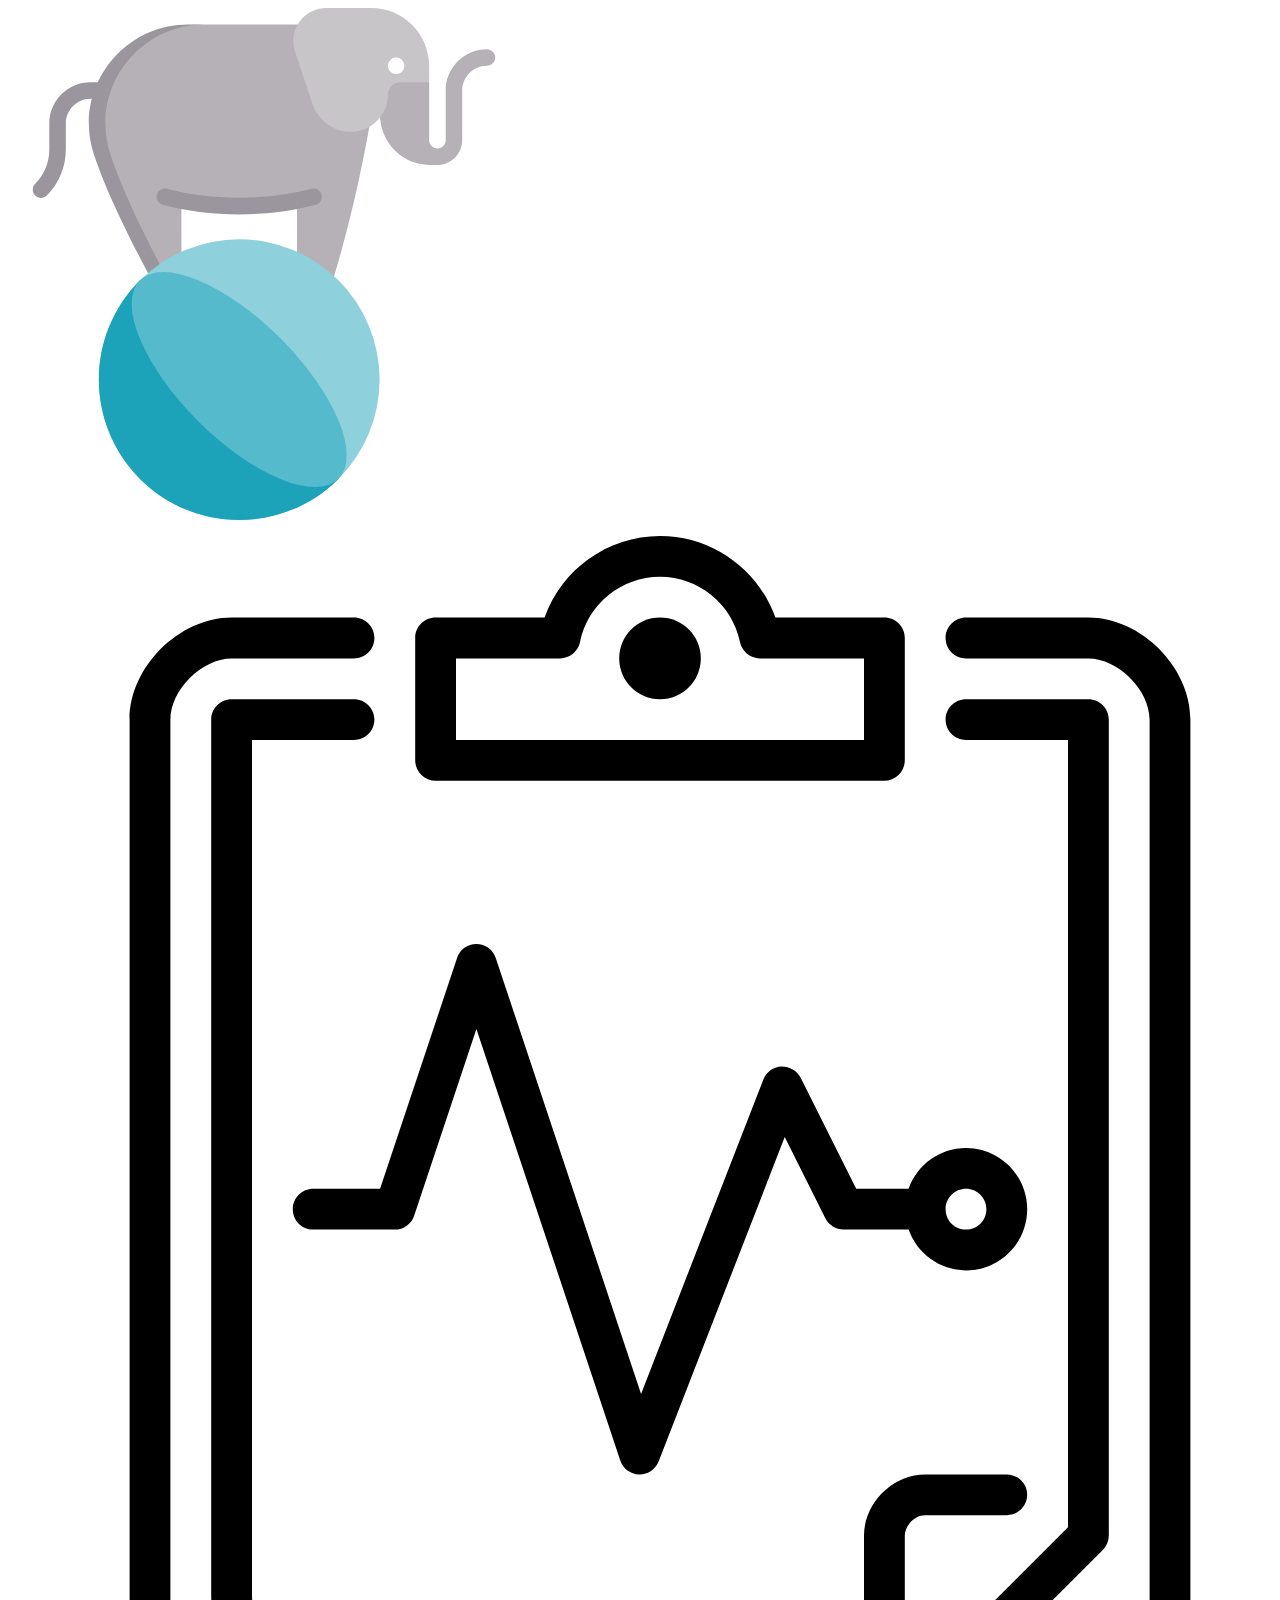
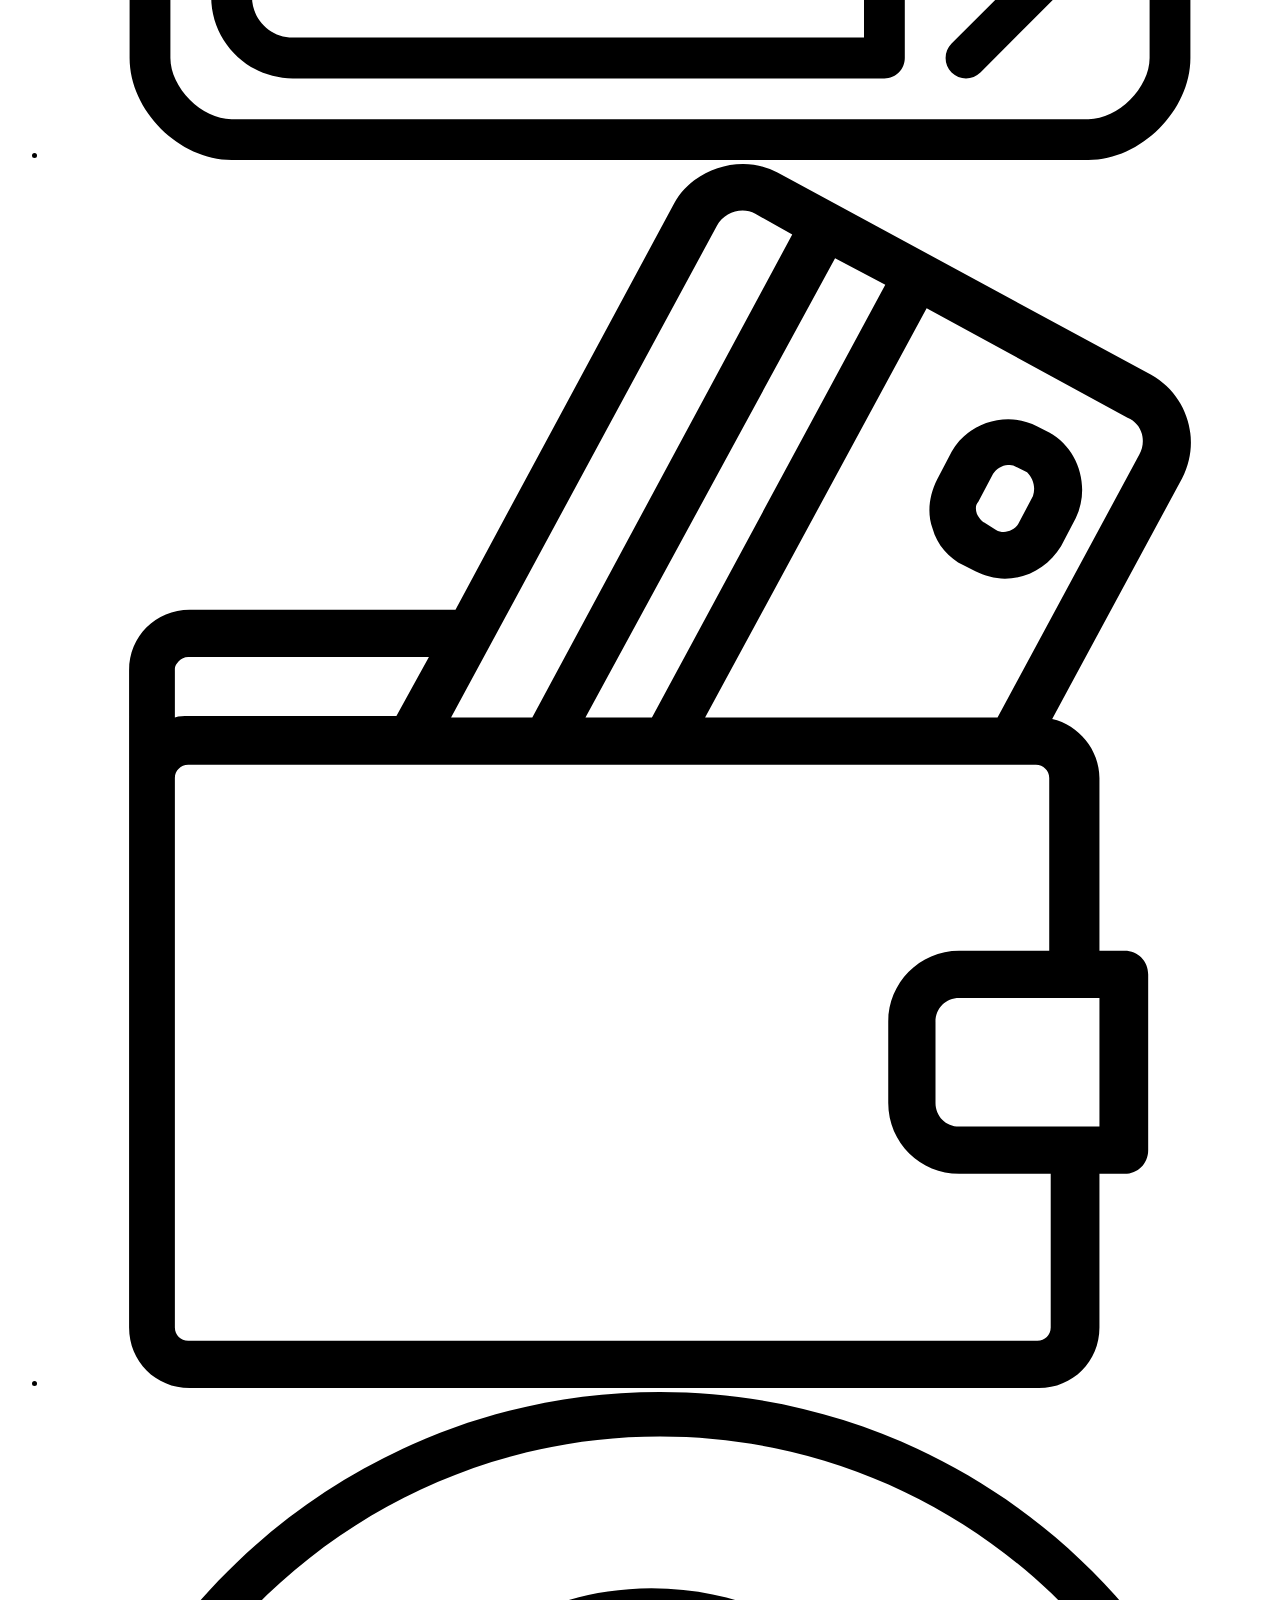
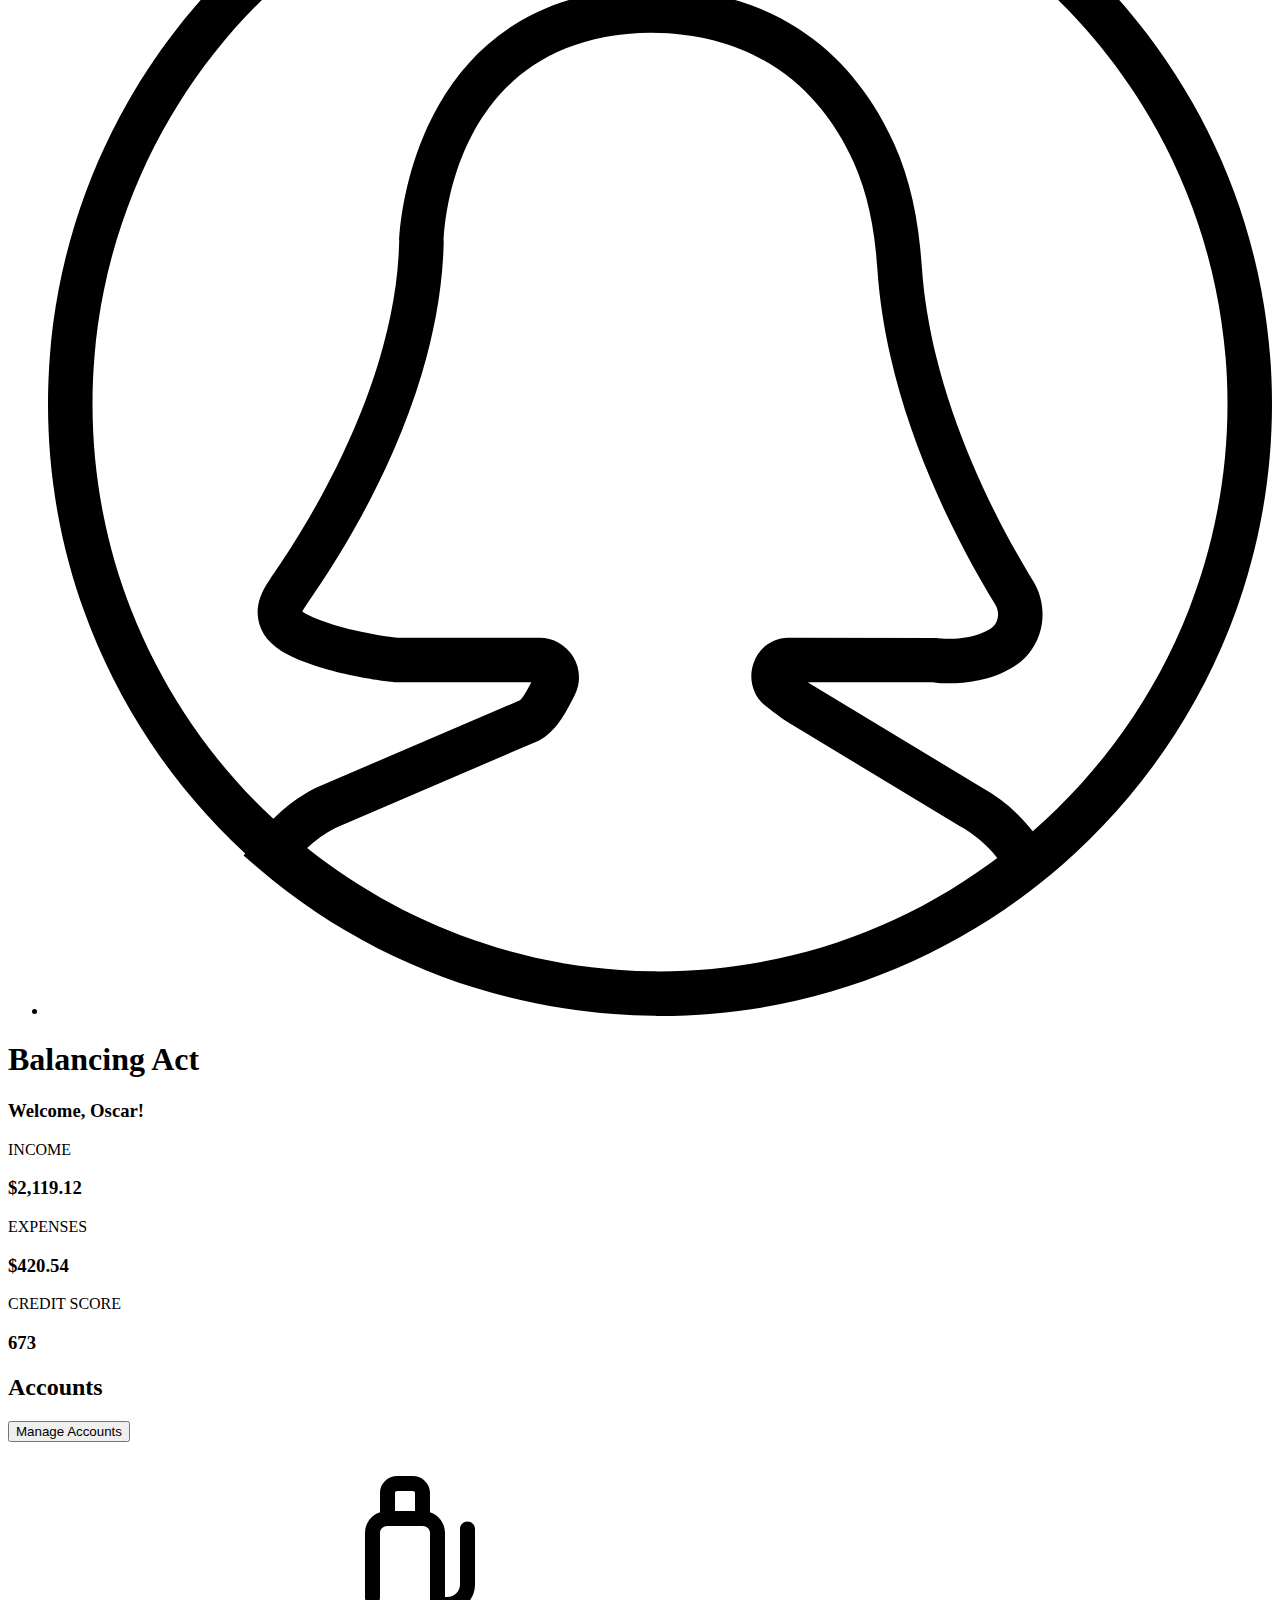
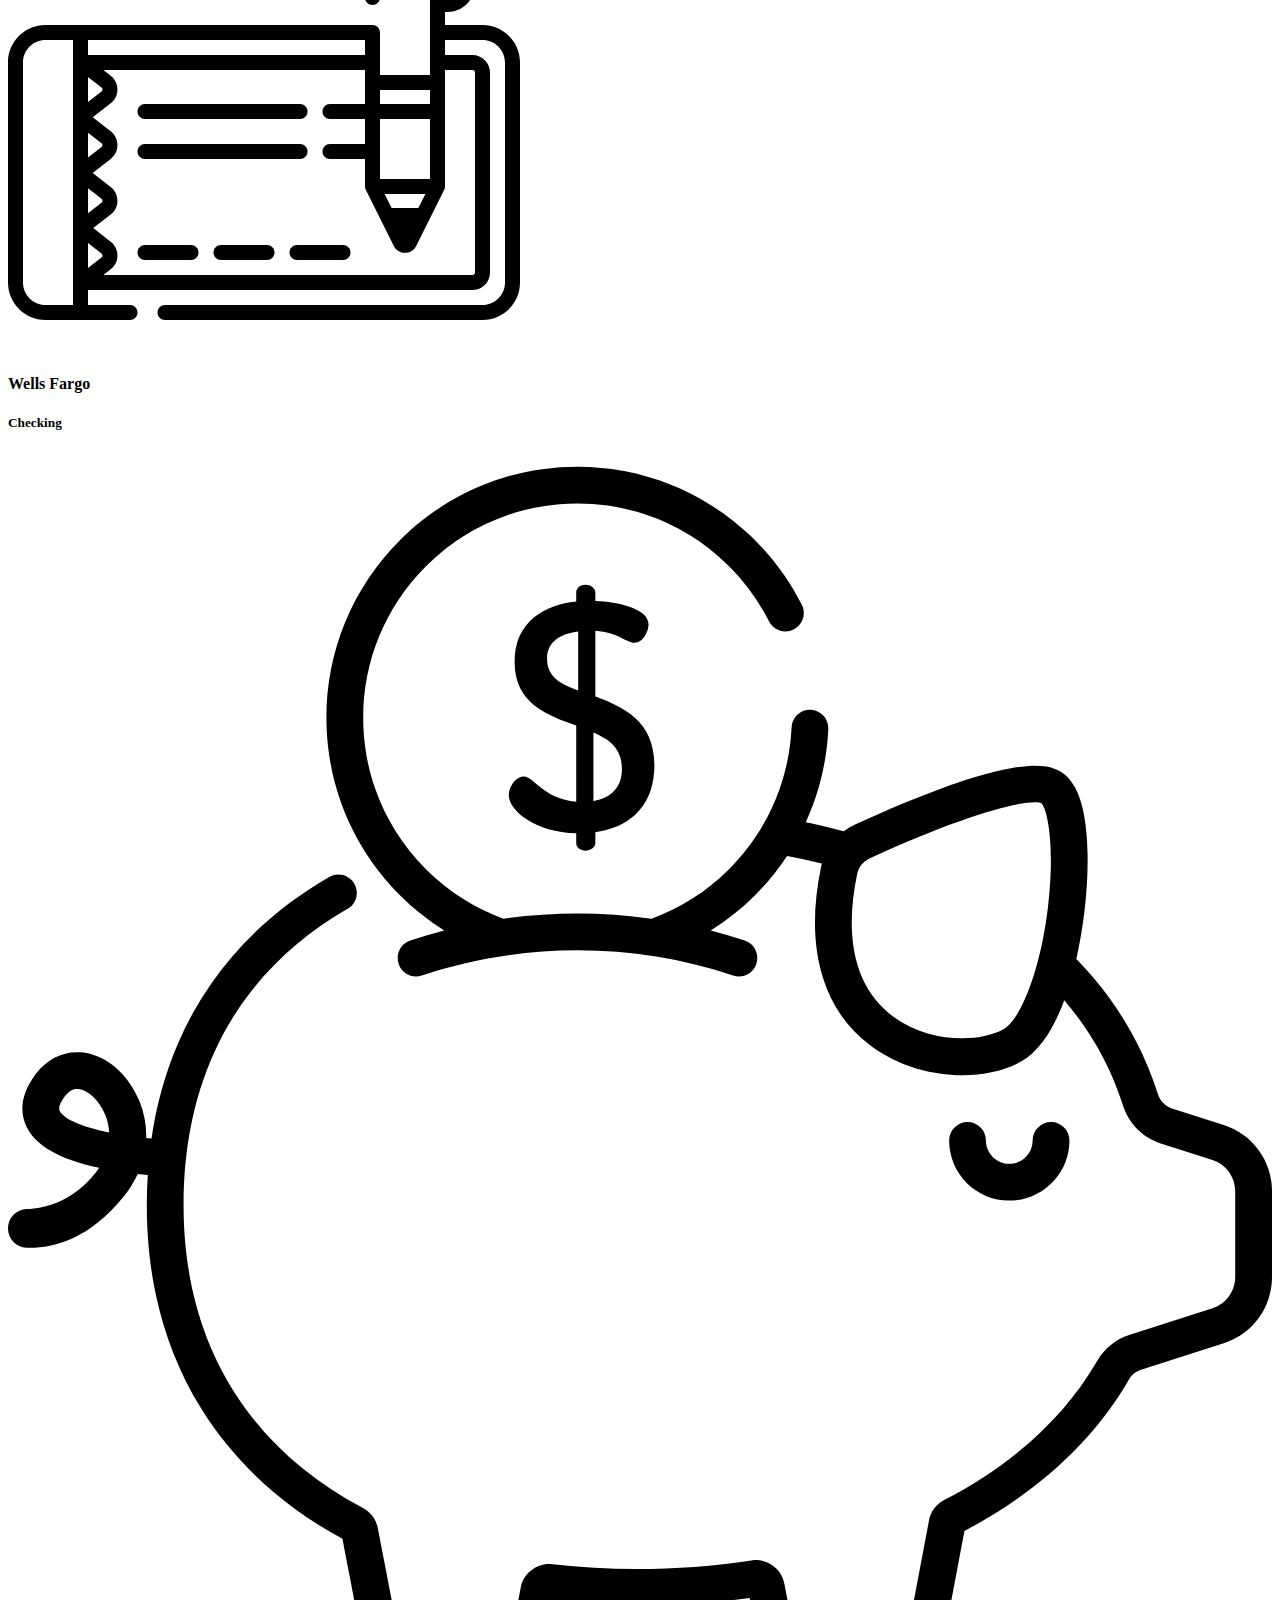
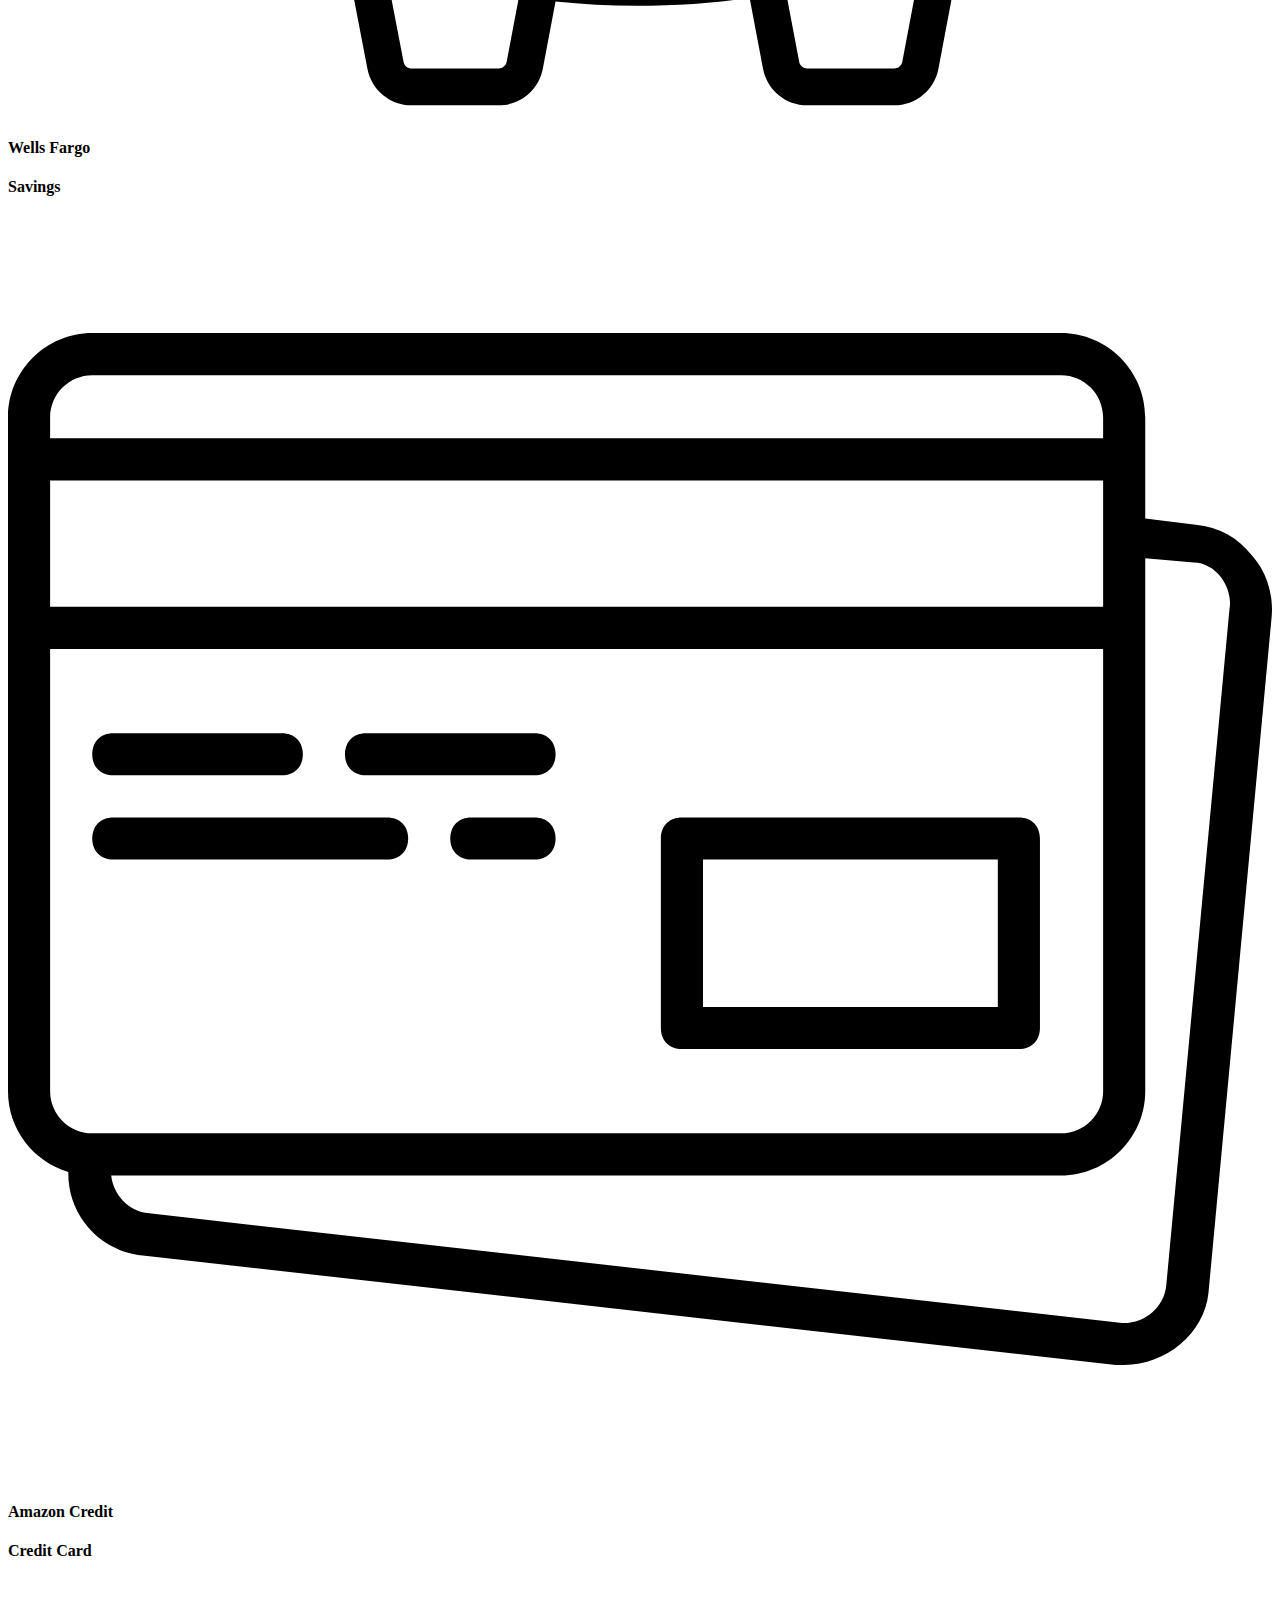
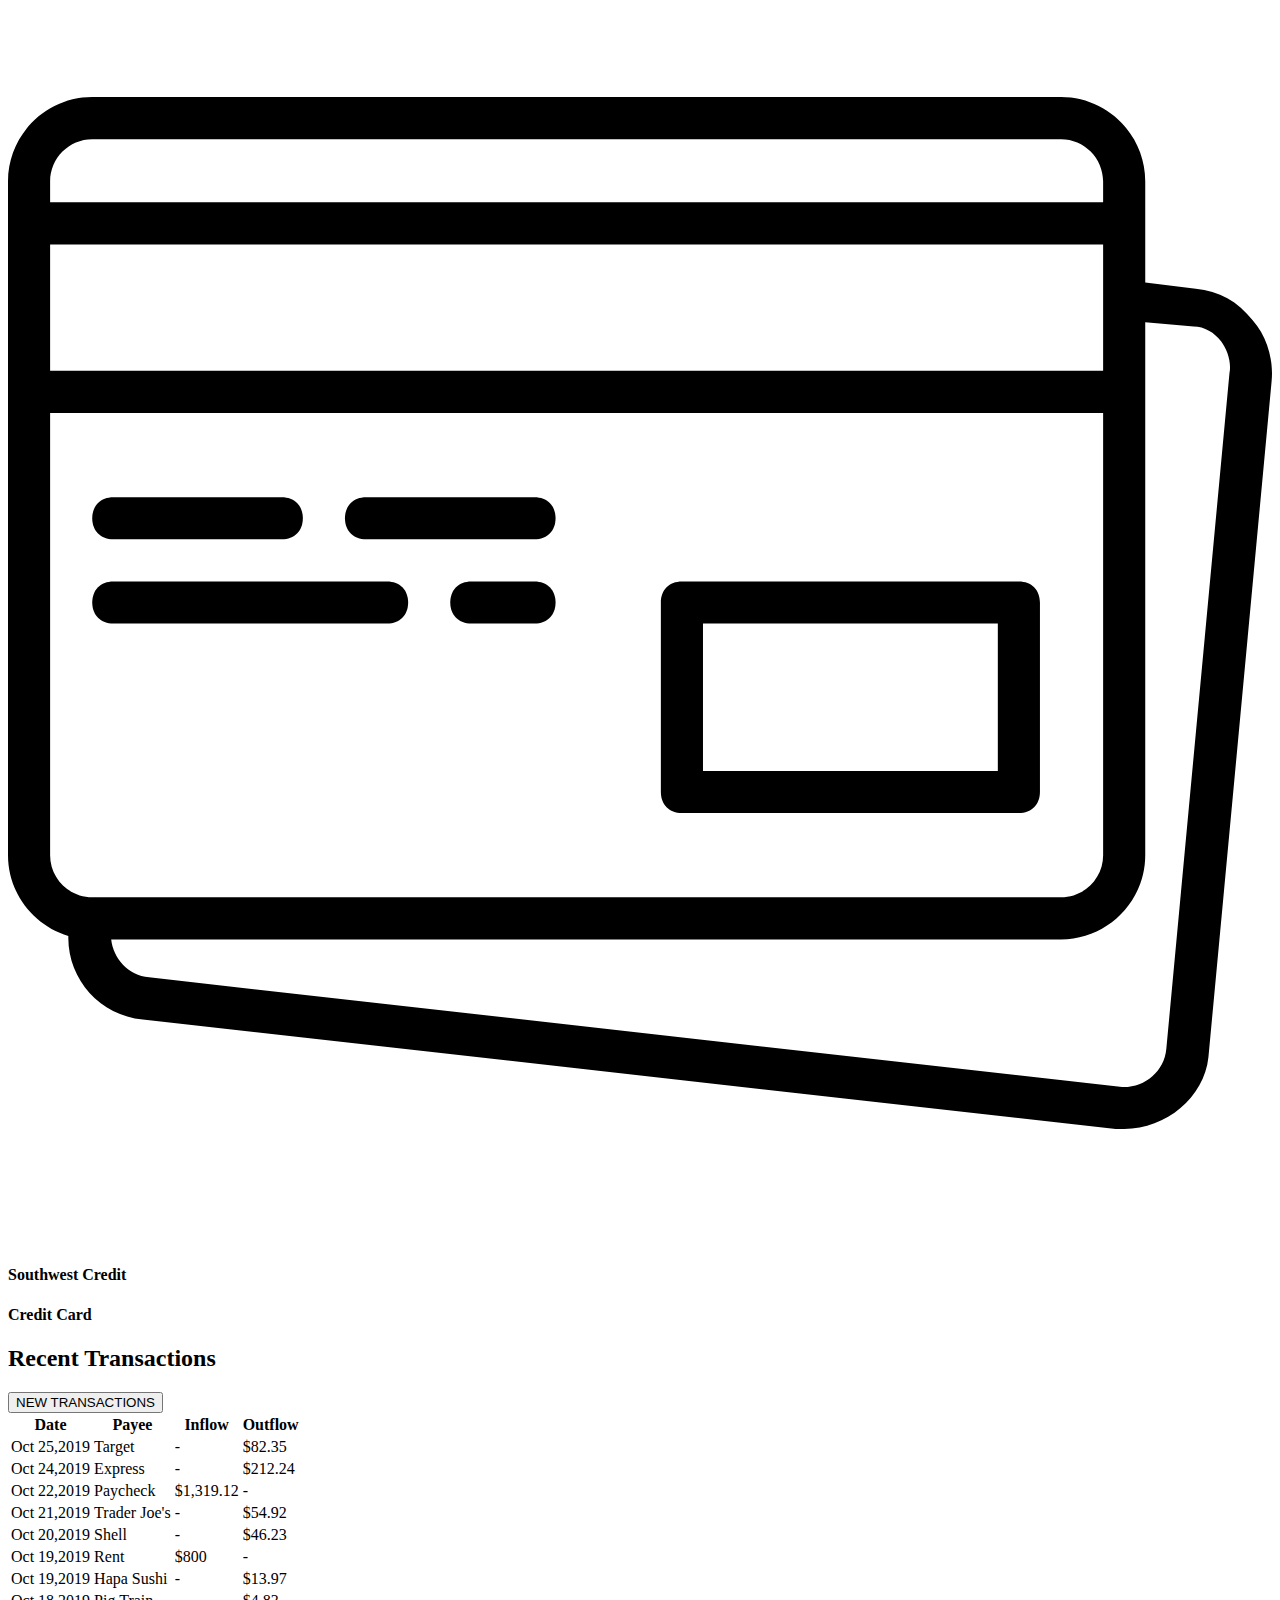
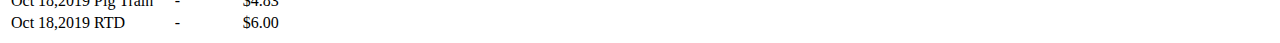
==== index.html @ e83597a5 "Add HTML Structure" ====
<head>
    <html>
    <meta charset="UTF-8">
    <title>Balancing Act</title>
    <link rel="stylesheet" href="style.css">
    <script src="main.js"></script>
    <link href="https://fonts.googleapis.com/css?family=Biryani&display=swap" rel="stylesheet">
  </head>

  <body>
    <nav>
      <img src="assets/elephant.svg" alt="Elephant" class="home-icon">
      <ul>
        <li><a href="#assets"><img src="assets/dashboard.svg" alt="Elephant" class="nav-icon"></a></li>
        <li><a href="#transactions"><img src="assets/transactions.svg" alt="Elephant" class="nav-icon"></a></li>
        <li><a href="#profile"><img src="assets/profile.svg" alt="Elephant" class="nav-icon"></a></li>
      </ul>
    </nav>
    <main>
      <div class="hero">
        <h1>Balancing Act</h1>
      </div>
      <section class="section-left">
        <div id="welcomeBanner">
          <h3>Welcome, Oscar!</h3>
        </div>
        <section class="accountOverview" id="assets">
          <div class="card col-33 left">
            <p>INCOME</p>
            <h3>$2,119.12</h3>
          </div>
          <div class="card col-33">
            <p>EXPENSES</p>
            <h3>$420.54</h3>
          </div>
          <div class="card col-33 right">
            <p>CREDIT SCORE</p>
            <h3>673</h3>
          </div>
        </section>
        <section class="accounts" id="profile">
          <h2>Accounts</h2>
          <button type="button" name="ManageAccounts">Manage Accounts</button>
          <div class="card col-100">
            <img src="assets/checking.svg" alt="checking">
            <h4>Wells Fargo</h4>
            <h5>Checking</h5>
          </div>
          <div class="card col-100">
            <img src="assets/savings.svg" alt="savings">
            <h4>Wells Fargo</h4>
            <h4>Savings</h4>
          </div>
          <div class="card col-100">
            <img src="assets/credit-card.svg" alt="credit card">
            <h4>Amazon Credit</h4>
            <h4>Credit Card</h4>
          </div>
          <div class="card col-100">
            <img src="assets/credit-card.svg" alt="credit card">
            <h4>Southwest Credit</h4>
            <h4>Credit Card</h4>
          </div>
        </section>
      </section>

      <section class="recentTransactions" id="transactions">
        <h2>Recent Transactions</h2>
        <button type="button" name="ManageAccounts">NEW TRANSACTIONS</button>
        <table class="recent-transactions">
          <tr>
            <th>Date</th>
            <th>Payee</th>
            <th>Inflow</th>
            <th>Outflow</th>
          </tr>
          <tr>
            <td>Oct 25,2019</td>
            <td>Target</td>
            <td>-</td>
            <td>$82.35</td>
          </tr>
          <tr>
            <td>Oct 24,2019</td>
            <td>Express</td>
            <td>-</td>
            <td>$212.24</td>
          </tr>
          <tr>
            <td>Oct 22,2019</td>
            <td>Paycheck</td>
            <td>$1,319.12</td>
            <td>-</td>
          </tr>
          <tr>
            <td>Oct 21,2019</td>
            <td>Trader Joe's</td>
            <td>-</td>
            <td>$54.92</td>
          </tr>
          <tr>
            <td>Oct 20,2019</td>
            <td>Shell</td>
            <td>-</td>
            <td>$46.23</td>
          </tr>
          <tr>
            <td>Oct 19,2019</td>
            <td>Rent</td>
            <td>$800</td>
            <td>-</td>
          </tr>
          <tr>
            <td>Oct 19,2019</td>
            <td>Hapa Sushi</td>
            <td>-</td>
            <td>$13.97</td>
          </tr>
          <tr>
            <td>Oct 18,2019</td>
            <td>Pig Train</td>
            <td>-</td>
            <td>$4.83</td>
          </tr>
          <tr>
            <td>Oct 18,2019</td>
            <td>RTD</td>
            <td>-</td>
            <td>$6.00</td>
          </tr>
        </table>
      </section>
    </main>
  </body>

  </html>
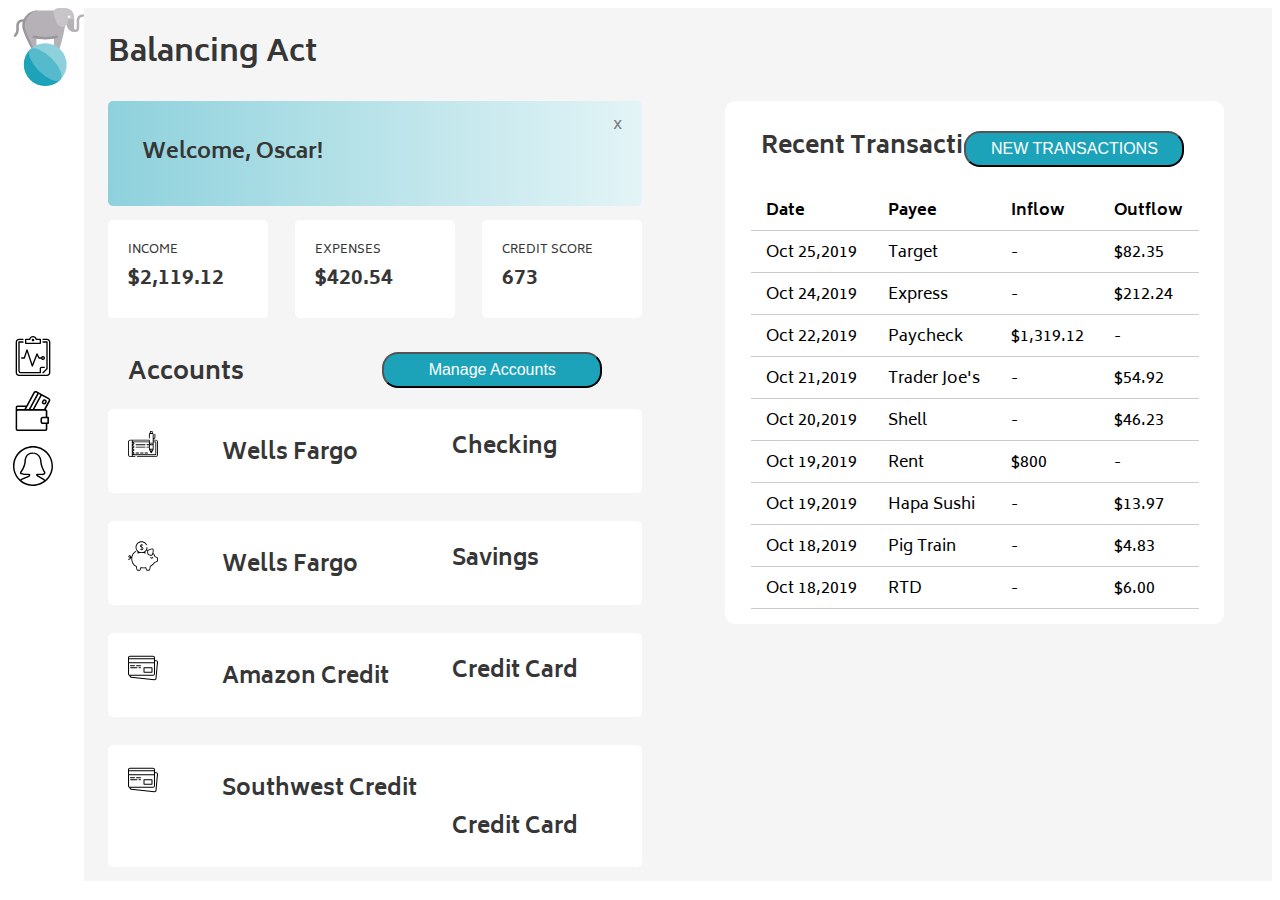
==== commit 0093f970: "Add Welcome Banner Hide functionality." ====
--- a/index.html
+++ b/index.html
@@ -11,9 +11,9 @@
     <nav>
       <img src="assets/elephant.svg" alt="Elephant" class="home-icon">
       <ul>
-        <li><a href="#assets"><img src="assets/dashboard.svg" alt="Elephant" class="nav-icon"></a></li>
-        <li><a href="#transactions"><img src="assets/transactions.svg" alt="Elephant" class="nav-icon"></a></li>
-        <li><a href="#profile"><img src="assets/profile.svg" alt="Elephant" class="nav-icon"></a></li>
+        <li><a href="#assets" id='assets'><img src="assets/dashboard.svg" alt="Elephant" class="nav-icon"></a></li>
+        <li><a href="#transactions" id='transactions'><img src="assets/transactions.svg" alt="Elephant" class="nav-icon"></a></li>
+        <li><a href="#profile" id='profile'><img src="assets/profile.svg" alt="Elephant" class="nav-icon"></a></li>
       </ul>
     </nav>
     <main>
@@ -22,7 +22,9 @@
       </div>
       <section class="section-left">
         <div id="welcomeBanner">
+          <button onclick='myFunction()' class='welcome-banner-button'>x</button>
           <h3>Welcome, Oscar!</h3>
+
         </div>
         <section class="accountOverview" id="assets">
           <div class="card col-33 left">
@@ -49,24 +51,24 @@
           <div class="card col-100">
             <img src="assets/savings.svg" alt="savings">
             <h4>Wells Fargo</h4>
-            <h4>Savings</h4>
+            <h5>Savings</h5>
           </div>
           <div class="card col-100">
             <img src="assets/credit-card.svg" alt="credit card">
             <h4>Amazon Credit</h4>
-            <h4>Credit Card</h4>
+            <h5>Credit Card</h5>
           </div>
           <div class="card col-100">
             <img src="assets/credit-card.svg" alt="credit card">
             <h4>Southwest Credit</h4>
-            <h4>Credit Card</h4>
+            <h5>Credit Card</h5>
           </div>
         </section>
       </section>
 
       <section class="recentTransactions" id="transactions">
         <h2>Recent Transactions</h2>
-        <button type="button" name="ManageAccounts">NEW TRANSACTIONS</button>
+        <button type="button">NEW TRANSACTIONS</button>
         <table class="recent-transactions">
           <tr>
             <th>Date</th>
--- a/style.css
+++ b/style.css
@@ -0,0 +1,208 @@
+*,
+* before,
+* after{
+  box-sizing:border-box;
+}
+
+nav {
+  width: 4%;
+  float: left;
+  height: 600px;
+}
+.hero{
+ width: 100%;
+ padding-left: 2%;
+
+}
+
+.home-icon {
+  width: 80px;
+  padding-left: 4%;
+}
+
+.nav-icon {
+  width: 40px;
+  position: relative;
+}
+
+h1 {
+  font-size: 30px;
+}
+
+h2 {
+  display: inline-block;
+  padding-left: 20px;
+  margin-bottom: 0px;
+}
+
+h3 {
+  font-size: 21px;
+  margin: 0;
+  padding: 0;
+}
+
+h4 {
+  font-size: 22px;
+  margin: 0px 30px 0px 60px;
+  padding: 0;
+  display: inline-block;
+}
+h5{
+  font-size: 22px;
+  margin: 0px 10px 0px 20px;
+  padding: 0;
+  display: inline-block;
+  float:right;
+  width:160px;
+}
+
+ul {
+  list-style-type: none;
+  margin: 0;
+  padding: 0;
+  position: relative;
+  top: 40%;
+}
+
+li a {
+  display: block;
+  position: relative;
+  left: 50%;
+  margin-left: -20px;
+  padding-top: 10px;
+  padding-bottom: 5px;
+  transition: all .7s ease;
+}
+
+li a:hover {
+  transition: all .7s ease;
+  display: block;
+  position: relative;
+  left: 50%;
+  margin-left: -30px;
+  padding-left: 20px;
+  padding-top: 10px;
+  padding-bottom: 5px;
+  border-left: 4px solid;
+  border-color: #8ED1DC;
+}
+
+
+main {
+  width: 94%;
+  float: right;
+  color: #363636;
+  background-color: #f5f5f5;
+  font-family: 'Biryani', sans-serif;
+}
+
+table, th, td {
+  border-bottom: solid 1px #CCCCCC;
+  border-collapse: collapse;
+  text-align: left;
+  padding: 8px 15px 5px;
+}
+table{
+width: 96%;
+margin-top: 20px;
+margin-left: 2%;
+margin-right: 2%;
+
+}
+button {
+  padding: 7px 24px;
+  border-radius: 16px;
+  background-color: #1CA3BA;
+  color: white;
+  font-size: 16px;
+  position:absolute;
+  right:40px;
+  top:20px;
+  width:220px;
+  cursor: pointer;
+}
+button.welcome-banner-button{
+  background: none;
+  width:10px;
+	color: grey;
+	border: none;
+	padding: 0;
+	font: inherit;
+	outline: inherit;
+  position:absolute;
+  top:10px;
+  right:20px;
+
+
+
+}
+.recentTransactions button{
+ top:30px;
+}
+
+.section-left {
+  margin: 0px 2% 0px;
+  width: 50%;
+  position: relative;
+  float: left;
+}
+.accountOverview {
+  width: 90%;
+  
+}
+.accounts {
+  overflow:auto;
+  width: 90%;
+  position: relative;
+}
+
+.recentTransactions {
+  background-color: white;
+  border-radius: 10px;
+  padding: 5px 16px 15px;
+  width: 42%;
+  position: relative;
+  float: left;
+}
+
+.col-33 {
+  width: 30%;
+  margin: 0px 2.5% 14px 2.5%;
+}
+.col-100{
+  width:100%;
+  margin: 14px 0px 14px 0px;
+}
+.card {
+  background-color: white;
+  display: inline-block;
+  position: relative;
+  padding: 20px;
+  border-radius: 5px;
+}
+.left{
+margin: 0px 2.5% 14px 0px;
+float:left;
+}
+.right{
+margin: 0px 0px 14px 2.5%;
+position: relative;
+float:right;
+}
+img{
+  width: 30px;
+}
+p{
+  padding: 0px;
+  margin: 0px;
+  font-size: 12px;
+}
+
+#welcomeBanner {
+  background-image: linear-gradient(to right, #8ED1DC, #E3F4F6);
+  border-radius: 5px;
+  margin: 0 0 14px;
+  padding: 34px;
+  width:90%;
+  position: relative;
+}
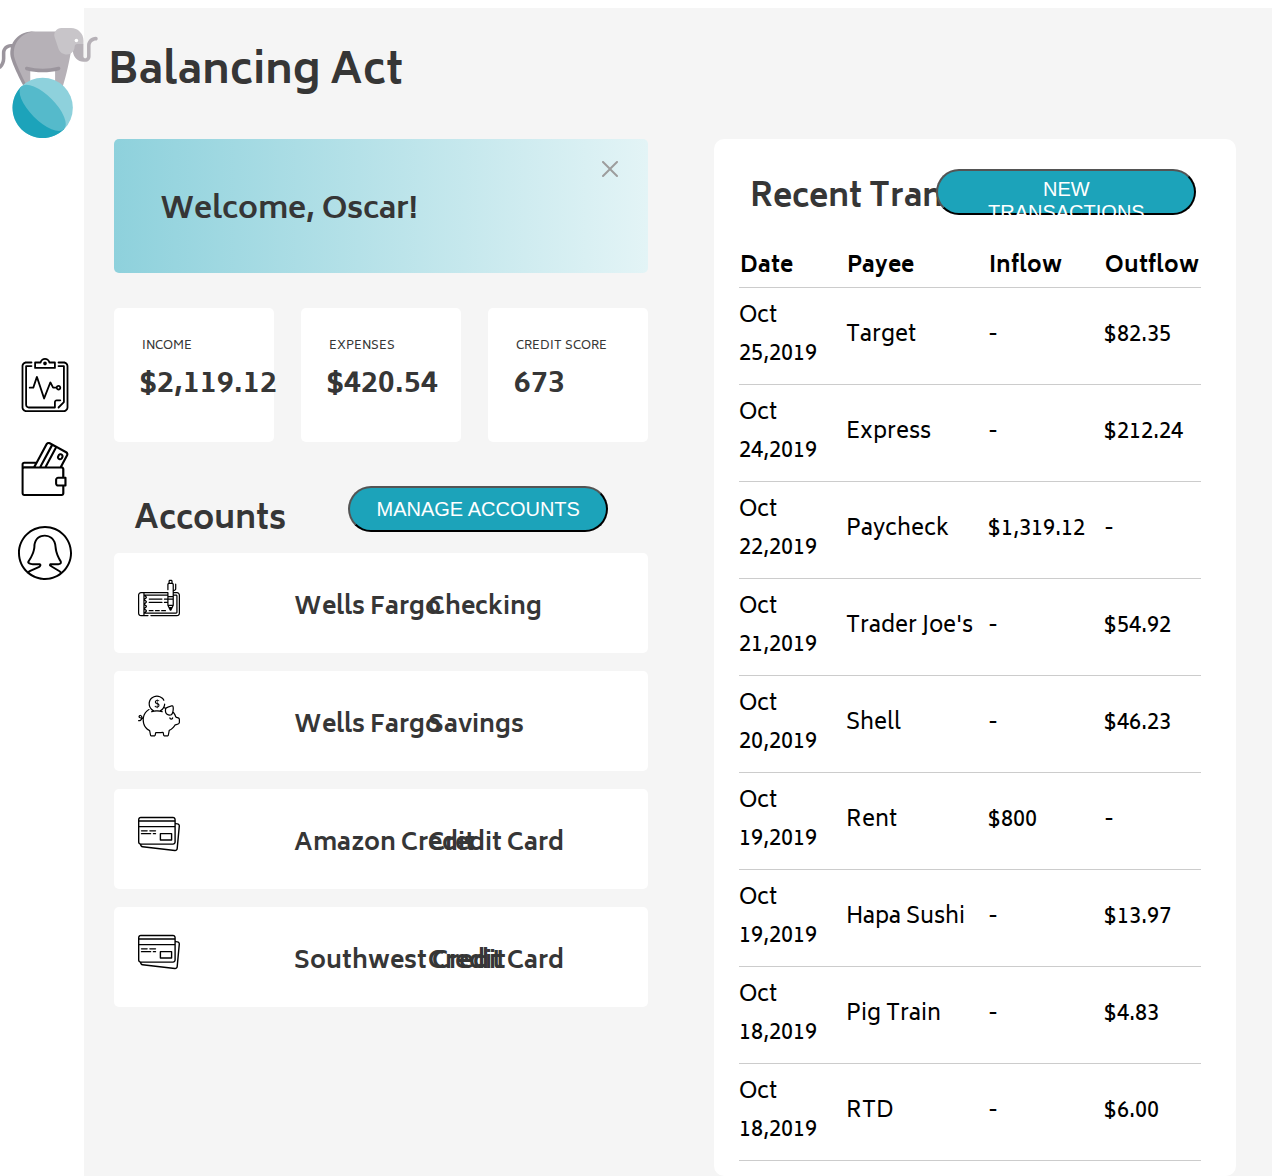
==== commit dec66ba5: "Add final details" ====
--- a/index.html
+++ b/index.html
@@ -11,22 +11,22 @@
     <nav>
       <img src="assets/elephant.svg" alt="Elephant" class="home-icon">
       <ul>
-        <li><a href="#assets" id='assets'><img src="assets/dashboard.svg" alt="Elephant" class="nav-icon"></a></li>
-        <li><a href="#transactions" id='transactions'><img src="assets/transactions.svg" alt="Elephant" class="nav-icon"></a></li>
-        <li><a href="#profile" id='profile'><img src="assets/profile.svg" alt="Elephant" class="nav-icon"></a></li>
+        <li><a href="#top" id='assets'><img src="assets/dashboard.svg" class="nav-icon"></a></li>
+        <li><a href="#recentTransactions" id='transactions'><img src="assets/transactions.svg"  class="nav-icon"></a></li>
+        <li><a href="#accounts" id='profile'><img src="assets/profile.svg"  class="nav-icon"></a></li>
       </ul>
     </nav>
-    <main>
+    <main id="top">
       <div class="hero">
         <h1>Balancing Act</h1>
       </div>
       <section class="section-left">
         <div id="welcomeBanner">
-          <button onclick='myFunction()' class='welcome-banner-button'>x</button>
+          <button onclick='myFunction()' class='welcome-banner-button'><img src="assets/close.svg" class='welcome-img'></button>
           <h3>Welcome, Oscar!</h3>
 
         </div>
-        <section class="accountOverview" id="assets">
+        <section class="accountOverview">
           <div class="card col-33 left">
             <p>INCOME</p>
             <h3>$2,119.12</h3>
@@ -40,95 +40,95 @@
             <h3>673</h3>
           </div>
         </section>
-        <section class="accounts" id="profile">
+        <section class="accounts" id="accounts">
           <h2>Accounts</h2>
-          <button type="button" name="ManageAccounts">Manage Accounts</button>
+          <button type="button" name="ManageAccounts">MANAGE ACCOUNTS</button>
           <div class="card col-100">
-            <img src="assets/checking.svg" alt="checking">
+            <img src="assets/checking.svg" alt="checking" class='card-img'>
             <h4>Wells Fargo</h4>
             <h5>Checking</h5>
           </div>
           <div class="card col-100">
-            <img src="assets/savings.svg" alt="savings">
+            <img src="assets/savings.svg" alt="savings" class='card-img'>
             <h4>Wells Fargo</h4>
             <h5>Savings</h5>
           </div>
           <div class="card col-100">
-            <img src="assets/credit-card.svg" alt="credit card">
+            <img src="assets/credit-card.svg" alt="credit card" class='card-img'>
             <h4>Amazon Credit</h4>
             <h5>Credit Card</h5>
           </div>
           <div class="card col-100">
-            <img src="assets/credit-card.svg" alt="credit card">
+            <img src="assets/credit-card.svg" alt="credit card" class='card-img'>
             <h4>Southwest Credit</h4>
             <h5>Credit Card</h5>
           </div>
         </section>
       </section>
 
-      <section class="recentTransactions" id="transactions">
+      <section class="recentTransactions" id="recentTransactions">
         <h2>Recent Transactions</h2>
         <button type="button">NEW TRANSACTIONS</button>
         <table class="recent-transactions">
           <tr>
-            <th>Date</th>
-            <th>Payee</th>
-            <th>Inflow</th>
-            <th>Outflow</th>
+            <th class='date'>Date</th>
+            <th class='payee'>Payee</th>
+            <th class='inflow'>Inflow</th>
+            <th class='outflow'>Outflow</th>
           </tr>
           <tr>
-            <td>Oct 25,2019</td>
-            <td>Target</td>
-            <td>-</td>
-            <td>$82.35</td>
+            <td class='date'>Oct 25,2019</td>
+            <td class='payee'>Target</td>
+            <td class='inflow'>-</td>
+            <td class='outflow'>$82.35</td>
           </tr>
           <tr>
-            <td>Oct 24,2019</td>
-            <td>Express</td>
-            <td>-</td>
-            <td>$212.24</td>
+            <td class='date'>Oct 24,2019</td>
+            <td class='payee'>Express</td>
+            <td class='inflow'>-</td>
+            <td class='outflow'>$212.24</td>
           </tr>
           <tr>
-            <td>Oct 22,2019</td>
-            <td>Paycheck</td>
-            <td>$1,319.12</td>
-            <td>-</td>
+            <td class='date'>Oct 22,2019</td>
+            <td class='payee'>Paycheck</td>
+            <td class='inflow'>$1,319.12</td>
+            <td class='outflow'>-</td>
           </tr>
           <tr>
-            <td>Oct 21,2019</td>
-            <td>Trader Joe's</td>
-            <td>-</td>
-            <td>$54.92</td>
+            <td class='date'>Oct 21,2019</td>
+            <td class='payee'>Trader Joe's</td>
+            <td class='inflow'>-</td>
+            <td class='outflow'>$54.92</td>
           </tr>
           <tr>
-            <td>Oct 20,2019</td>
-            <td>Shell</td>
-            <td>-</td>
-            <td>$46.23</td>
+            <td class='date'>Oct 20,2019</td>
+            <td class='payee'>Shell</td>
+            <td class='inflow'>-</td>
+            <td class='outflow'>$46.23</td>
           </tr>
           <tr>
-            <td>Oct 19,2019</td>
-            <td>Rent</td>
-            <td>$800</td>
-            <td>-</td>
+            <td class='date'>Oct 19,2019</td>
+            <td class='payee'>Rent</td>
+            <td class='inflow'>$800</td>
+            <td class='outflow'>-</td>
           </tr>
           <tr>
-            <td>Oct 19,2019</td>
-            <td>Hapa Sushi</td>
-            <td>-</td>
-            <td>$13.97</td>
+            <td class='date'>Oct 19,2019</td>
+            <td class='payee'>Hapa Sushi</td>
+            <td class='inflow'>-</td>
+            <td class='outflow'>$13.97</td>
           </tr>
           <tr>
-            <td>Oct 18,2019</td>
-            <td>Pig Train</td>
-            <td>-</td>
-            <td>$4.83</td>
+            <td class='date'>Oct 18,2019</td>
+            <td class='payee'>Pig Train</td>
+            <td class='inflow'>-</td>
+            <td class='outflow'>$4.83</td>
           </tr>
           <tr>
-            <td>Oct 18,2019</td>
-            <td>RTD</td>
-            <td>-</td>
-            <td>$6.00</td>
+            <td class='date'>Oct 18,2019</td>
+            <td class='payee'>RTD</td>
+            <td class='inflow'>-</td>
+            <td class='outflow'>$6.00</td>
           </tr>
         </table>
       </section>
--- a/style.css
+++ b/style.css
@@ -3,57 +3,52 @@
 * after{
   box-sizing:border-box;
 }
+html{
+  scroll-behavior: smooth;
+}
 
 nav {
   width: 4%;
   float: left;
   height: 600px;
 }
-.hero{
- width: 100%;
- padding-left: 2%;
-
-}
-
-.home-icon {
-  width: 80px;
-  padding-left: 4%;
-}
-
-.nav-icon {
-  width: 40px;
-  position: relative;
-}
+
 
 h1 {
-  font-size: 30px;
+  font-size: 42px;
 }
 
 h2 {
   display: inline-block;
+  font-size:32px;
   padding-left: 20px;
   margin-bottom: 0px;
 }
 
 h3 {
-  font-size: 21px;
+  font-size: 30px;
   margin: 0;
   padding: 0;
 }
 
 h4 {
-  font-size: 22px;
+  font-size: 24px;
+  margin: 0px 100px 0px 60px;
+  padding: 0;
+  display: inline-block;
+  position:absolute;
+  top:34px;
+  left:120px;
+}
+h5{
+  font-size: 24px;
   margin: 0px 30px 0px 60px;
   padding: 0;
   display: inline-block;
-}
-h5{
-  font-size: 22px;
-  margin: 0px 10px 0px 20px;
-  padding: 0;
-  display: inline-block;
-  float:right;
-  width:160px;
+  position:absolute;
+  right:0;
+  top:34px;
+  width:190px;
 }
 
 ul {
@@ -66,26 +61,26 @@
 
 li a {
   display: block;
-  position: relative;
+  position:relative;
   left: 50%;
-  margin-left: -20px;
-  padding-top: 10px;
-  padding-bottom: 5px;
+  margin-left: -15px;
+  margin-bottom: 30px;
   transition: all .7s ease;
 }
 
-li a:hover {
+li a:hover, li a.activeLink {
   transition: all .7s ease;
   display: block;
   position: relative;
   left: 50%;
   margin-left: -30px;
   padding-left: 20px;
-  padding-top: 10px;
+  padding-top: 20px;
   padding-bottom: 5px;
   border-left: 4px solid;
   border-color: #8ED1DC;
 }
+
 
 
 main {
@@ -96,32 +91,53 @@
   font-family: 'Biryani', sans-serif;
 }
 
-table, th, td {
+th{
   border-bottom: solid 1px #CCCCCC;
   border-collapse: collapse;
   text-align: left;
-  padding: 8px 15px 5px;
-}
+  font-size: 22px;
+}
+td {
+  border-bottom: solid 1px #CCCCCC;
+  border-collapse: collapse;
+  text-align: left;
+  font-size: 22px;
+  padding: 10px 0 10px;
+}
+.payee{
+ width:250px;
+}
+.date{
+ width:190px;
+}
+.inflow{
+width:170px;
+}
+.outflow{
+ width:100px;
+}
+
 table{
-width: 96%;
+border-collapse: collapse;
+width: 94%;
 margin-top: 20px;
 margin-left: 2%;
-margin-right: 2%;
 
 }
 button {
   padding: 7px 24px;
-  border-radius: 16px;
+  border-radius: 23px;
   background-color: #1CA3BA;
   color: white;
-  font-size: 16px;
+  font-size: 20px;
   position:absolute;
   right:40px;
   top:20px;
-  width:220px;
+  width:260px;
+  height:46px;
   cursor: pointer;
 }
-button.welcome-banner-button{
+.welcome-banner-button{
   background: none;
   width:10px;
 	color: grey;
@@ -132,27 +148,61 @@
   position:absolute;
   top:10px;
   right:20px;
-
-
-
-}
+}
+
+p{
+  padding: 0px;
+  margin: 2px;
+  font-size: 12px;
+}
+
+.hero{
+ width: 100%;
+ padding-left: 2%;
+
+}
+.card-img{
+  width: 42px;
+  position: absolute;
+  left:24px;
+  top:24px;
+}
+.welcome-img{
+  width: 16px;
+  position: absolute;
+  right:10px;
+  top:12px;
+}
+.home-icon {
+  width: 110px;
+left:50%;
+top:20px;
+position: relative;
+margin-left: -40px;
+}
+.nav-icon {
+  width: 54px;
+  position:relative;
+}
+
+
 .recentTransactions button{
  top:30px;
 }
 
 .section-left {
-  margin: 0px 2% 0px;
-  width: 50%;
+  margin: 0px 2.5% 0px;
+  width: 45%;
   position: relative;
   float: left;
 }
 .accountOverview {
-  width: 90%;
-  
+  width: 100%;
+
 }
 .accounts {
   overflow:auto;
-  width: 90%;
+  width: 100%;
   position: relative;
 }
 
@@ -160,24 +210,28 @@
   background-color: white;
   border-radius: 10px;
   padding: 5px 16px 15px;
-  width: 42%;
-  position: relative;
+  width: 44%;
+  position: relative;
+  margin:0 3% 0 3%;
   float: left;
 }
 
 .col-33 {
   width: 30%;
-  margin: 0px 2.5% 14px 2.5%;
+  height:134px;
+  margin: 0px 2.5% 24px 2.5%;
+  padding:26px;
 }
 .col-100{
   width:100%;
-  margin: 14px 0px 14px 0px;
+  margin: 4px 0px 14px 0px;
+  height:100px;
+  padding:0;
 }
 .card {
   background-color: white;
   display: inline-block;
   position: relative;
-  padding: 20px;
   border-radius: 5px;
 }
 .left{
@@ -189,20 +243,14 @@
 position: relative;
 float:right;
 }
-img{
-  width: 30px;
-}
-p{
-  padding: 0px;
-  margin: 0px;
-  font-size: 12px;
-}
+
 
 #welcomeBanner {
   background-image: linear-gradient(to right, #8ED1DC, #E3F4F6);
   border-radius: 5px;
-  margin: 0 0 14px;
-  padding: 34px;
-  width:90%;
-  position: relative;
-}
+  margin: 0 0 35px;
+  padding: 46px;
+  width:100%;
+  height:134px;
+  position: relative;
+}
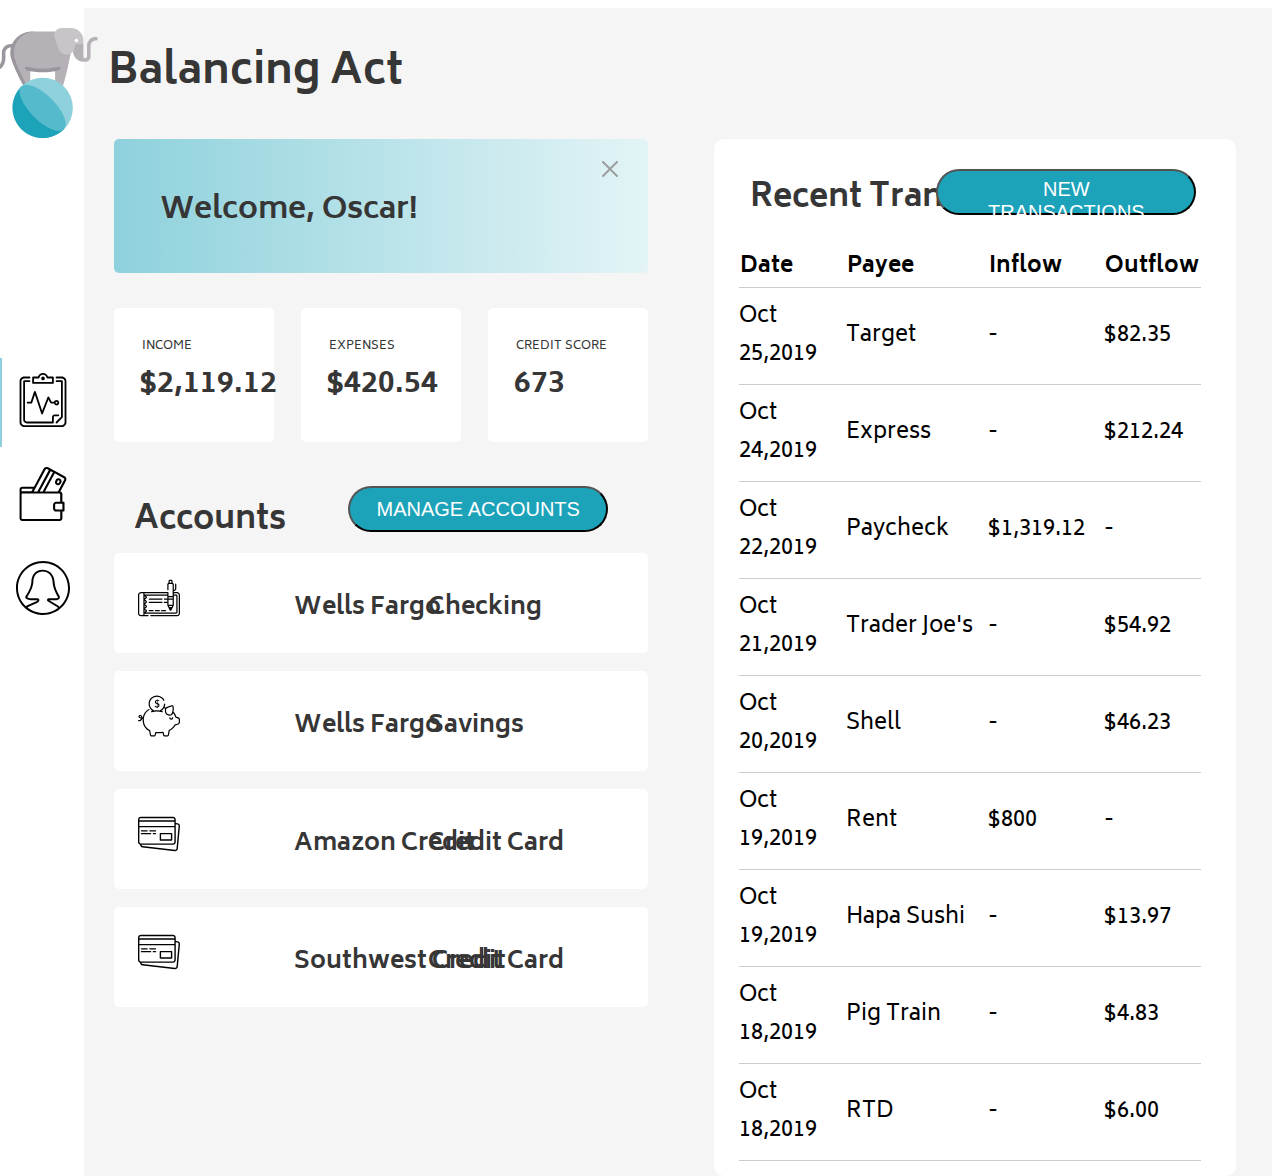
==== commit 9f7e71bc: "Add active nav icon by default" ====
--- a/index.html
+++ b/index.html
@@ -11,7 +11,7 @@
     <nav>
       <img src="assets/elephant.svg" alt="Elephant" class="home-icon">
       <ul>
-        <li><a href="#top" id='assets'><img src="assets/dashboard.svg" class="nav-icon"></a></li>
+        <li><a href="#top" id='assets' class='activeLink'><img src="assets/dashboard.svg" class="nav-icon"></a></li>
         <li><a href="#recentTransactions" id='transactions'><img src="assets/transactions.svg"  class="nav-icon"></a></li>
         <li><a href="#accounts" id='profile'><img src="assets/profile.svg"  class="nav-icon"></a></li>
       </ul>
--- a/style.css
+++ b/style.css
@@ -1,9 +1,10 @@
 *,
 * before,
-* after{
-  box-sizing:border-box;
-}
-html{
+* after {
+  box-sizing: border-box;
+}
+
+html {
   scroll-behavior: smooth;
 }
 
@@ -13,14 +14,13 @@
   height: 600px;
 }
 
-
 h1 {
   font-size: 42px;
 }
 
 h2 {
   display: inline-block;
-  font-size:32px;
+  font-size: 32px;
   padding-left: 20px;
   margin-bottom: 0px;
 }
@@ -36,19 +36,20 @@
   margin: 0px 100px 0px 60px;
   padding: 0;
   display: inline-block;
-  position:absolute;
-  top:34px;
-  left:120px;
-}
-h5{
+  position: absolute;
+  top: 34px;
+  left: 120px;
+}
+
+h5 {
   font-size: 24px;
   margin: 0px 30px 0px 60px;
   padding: 0;
   display: inline-block;
-  position:absolute;
-  right:0;
-  top:34px;
-  width:190px;
+  position: absolute;
+  right: 0;
+  top: 34px;
+  width: 190px;
 }
 
 ul {
@@ -61,27 +62,29 @@
 
 li a {
   display: block;
-  position:relative;
+  position: relative;
   left: 50%;
-  margin-left: -15px;
-  margin-bottom: 30px;
-  transition: all .7s ease;
+  padding-left: 18px;
+  padding-bottom: 20px;
+  padding-top:15px;
+  margin-bottom: 5px;
+  margin-left: -35px;
+  /* transition: all .7s ease; */
 }
 
 li a:hover, li a.activeLink {
-  transition: all .7s ease;
   display: block;
   position: relative;
   left: 50%;
-  margin-left: -30px;
-  padding-left: 20px;
-  padding-top: 20px;
-  padding-bottom: 5px;
+  padding-left: 14px;
+  padding-bottom: 20px;
+  padding-top:15px;
+  margin-bottom: 5px;
+  margin-left: -35px;
+  /* transition: all .7s ease; */
   border-left: 4px solid;
   border-color: #8ED1DC;
 }
-
-
 
 main {
   width: 94%;
@@ -91,12 +94,13 @@
   font-family: 'Biryani', sans-serif;
 }
 
-th{
+th {
   border-bottom: solid 1px #CCCCCC;
   border-collapse: collapse;
   text-align: left;
   font-size: 22px;
 }
+
 td {
   border-bottom: solid 1px #CCCCCC;
   border-collapse: collapse;
@@ -104,90 +108,97 @@
   font-size: 22px;
   padding: 10px 0 10px;
 }
-.payee{
- width:250px;
-}
-.date{
- width:190px;
-}
-.inflow{
-width:170px;
-}
-.outflow{
- width:100px;
-}
-
-table{
-border-collapse: collapse;
-width: 94%;
-margin-top: 20px;
-margin-left: 2%;
-
-}
+
+.payee {
+  width: 250px;
+}
+
+.date {
+  width: 190px;
+}
+
+.inflow {
+  width: 170px;
+}
+
+.outflow {
+  width: 100px;
+}
+
+table {
+  border-collapse: collapse;
+  width: 94%;
+  margin-top: 20px;
+  margin-left: 2%;
+}
+
 button {
   padding: 7px 24px;
   border-radius: 23px;
   background-color: #1CA3BA;
   color: white;
   font-size: 20px;
-  position:absolute;
-  right:40px;
-  top:20px;
-  width:260px;
-  height:46px;
+  position: absolute;
+  right: 40px;
+  top: 20px;
+  width: 260px;
+  height: 46px;
   cursor: pointer;
 }
-.welcome-banner-button{
+
+.welcome-banner-button {
   background: none;
-  width:10px;
-	color: grey;
-	border: none;
-	padding: 0;
-	font: inherit;
-	outline: inherit;
-  position:absolute;
-  top:10px;
-  right:20px;
-}
-
-p{
+  width: 10px;
+  color: grey;
+  border: none;
+  padding: 0;
+  font: inherit;
+  outline: inherit;
+  position: absolute;
+  top: 10px;
+  right: 20px;
+}
+
+p {
   padding: 0px;
   margin: 2px;
   font-size: 12px;
 }
 
-.hero{
- width: 100%;
- padding-left: 2%;
-
-}
-.card-img{
+.hero {
+  width: 100%;
+  padding-left: 2%;
+}
+
+.card-img {
   width: 42px;
   position: absolute;
-  left:24px;
-  top:24px;
-}
-.welcome-img{
+  left: 24px;
+  top: 24px;
+}
+
+.welcome-img {
   width: 16px;
   position: absolute;
-  right:10px;
-  top:12px;
-}
+  right: 10px;
+  top: 12px;
+}
+
 .home-icon {
   width: 110px;
-left:50%;
-top:20px;
-position: relative;
-margin-left: -40px;
-}
+  left: 50%;
+  top: 20px;
+  position: relative;
+  margin-left: -40px;
+}
+
 .nav-icon {
   width: 54px;
-  position:relative;
-}
-
-
-.recentTransactions button{
- top:30px;
+  position: relative;
+}
+
+.recentTransactions button {
+  top: 30px;
 }
 
 .section-left {
@@ -196,12 +207,13 @@
   position: relative;
   float: left;
 }
+
 .accountOverview {
   width: 100%;
-
-}
+}
+
 .accounts {
-  overflow:auto;
+  overflow: auto;
   width: 100%;
   position: relative;
 }
@@ -212,45 +224,48 @@
   padding: 5px 16px 15px;
   width: 44%;
   position: relative;
-  margin:0 3% 0 3%;
+  margin: 0 3% 0 3%;
   float: left;
 }
 
 .col-33 {
   width: 30%;
-  height:134px;
+  height: 134px;
   margin: 0px 2.5% 24px 2.5%;
-  padding:26px;
-}
-.col-100{
-  width:100%;
+  padding: 26px;
+}
+
+.col-100 {
+  width: 100%;
   margin: 4px 0px 14px 0px;
-  height:100px;
-  padding:0;
-}
+  height: 100px;
+  padding: 0;
+}
+
 .card {
   background-color: white;
   display: inline-block;
   position: relative;
   border-radius: 5px;
 }
-.left{
-margin: 0px 2.5% 14px 0px;
-float:left;
-}
-.right{
-margin: 0px 0px 14px 2.5%;
-position: relative;
-float:right;
-}
-
+
+.left {
+  margin: 0px 2.5% 14px 0px;
+  float: left;
+}
+
+.right {
+  margin: 0px 0px 14px 2.5%;
+  position: relative;
+  float: right;
+}
 
 #welcomeBanner {
   background-image: linear-gradient(to right, #8ED1DC, #E3F4F6);
   border-radius: 5px;
   margin: 0 0 35px;
   padding: 46px;
-  width:100%;
-  height:134px;
-  position: relative;
-}
+  width: 100%;
+  height: 134px;
+  position: relative;
+}
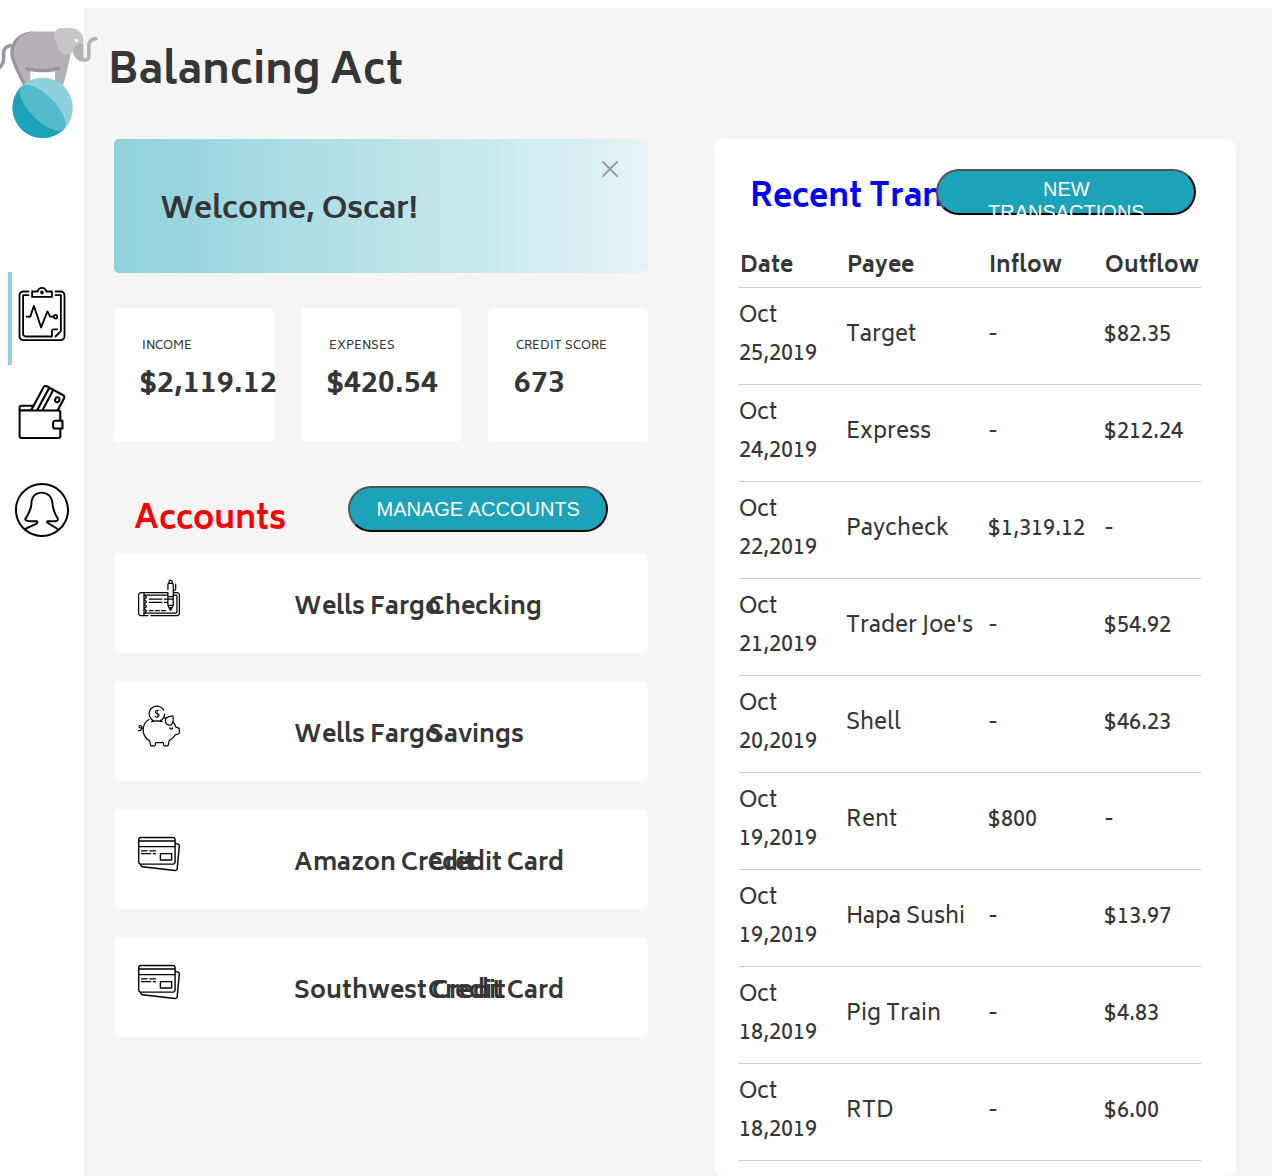
==== commit 2b587d67: "Add hidden element persist on Welcome Banner" ====
--- a/index.html
+++ b/index.html
@@ -1,138 +1,144 @@
-  <head>
-    <html>
-    <meta charset="UTF-8">
-    <title>Balancing Act</title>
-    <link rel="stylesheet" href="style.css">
-    <script src="main.js"></script>
-    <link href="https://fonts.googleapis.com/css?family=Biryani&display=swap" rel="stylesheet">
-  </head>
+<!DOCTYPE html>
+<html>
 
-  <body>
-    <nav>
-      <img src="assets/elephant.svg" alt="Elephant" class="home-icon">
-      <ul>
-        <li><a href="#top" id='assets' class='activeLink'><img src="assets/dashboard.svg" class="nav-icon"></a></li>
-        <li><a href="#recentTransactions" id='transactions'><img src="assets/transactions.svg"  class="nav-icon"></a></li>
-        <li><a href="#accounts" id='profile'><img src="assets/profile.svg"  class="nav-icon"></a></li>
-      </ul>
-    </nav>
-    <main id="top">
-      <div class="hero">
-        <h1>Balancing Act</h1>
+<head>
+  <meta charset="UTF-8">
+  <title>Balancing Act</title>
+  <link rel="stylesheet" href="style.css">
+  <link href="https://fonts.googleapis.com/css?family=Biryani&display=swap" rel="stylesheet">
+</head>
+
+<body>
+
+
+  <nav>
+    <img src="assets/elephant.svg" alt="Elephant" class="home-icon">
+    <ul>
+      <li><a href="#top" id='assets' class='activeLink'><img src="assets/dashboard.svg" class="nav-icon"></a></li>
+      <li><a href="transactions.html" id='transactions'><img src="assets/transactions.svg" class="nav-icon"></a></li>
+      <li><a href="#accounts" id='profile'><img src="assets/profile.svg" class="nav-icon"></a></li>
+    </ul>
+  </nav>
+
+
+  <main id="top">
+    <div class="hero">
+      <h1>Balancing Act</h1>
+    </div>
+    <section class="section-left">
+      <div id="welcomeBanner">
+        <button onclick='hideBanner()' class='welcome-banner-button'><img src="assets/close.svg" class='welcome-img'></button>
+        <h3>Welcome, Oscar!</h3>
+
       </div>
-      <section class="section-left">
-        <div id="welcomeBanner">
-          <button onclick='myFunction()' class='welcome-banner-button'><img src="assets/close.svg" class='welcome-img'></button>
-          <h3>Welcome, Oscar!</h3>
+      <section class="accountOverview">
+        <div class="card col-33 left">
+          <p>INCOME</p>
+          <h3>$2,119.12</h3>
+        </div>
+        <div class="card col-33">
+          <p>EXPENSES</p>
+          <h3>$420.54</h3>
+        </div>
+        <div class="card col-33 right">
+          <p>CREDIT SCORE</p>
+          <h3>673</h3>
+        </div>
+      </section>
+      <section class="accounts" id="accounts">
+        <h2>Accounts</h2>
+        <button type="button" name="ManageAccounts">MANAGE ACCOUNTS</button>
+        <div class="card col-100">
+          <img src="assets/checking.svg" alt="checking" class='card-img'>
+          <h4>Wells Fargo</h4>
+          <h5>Checking</h5>
+        </div>
+        <div class="card col-100">
+          <img src="assets/savings.svg" alt="savings" class='card-img'>
+          <h4>Wells Fargo</h4>
+          <h5>Savings</h5>
+        </div>
+        <div class="card col-100">
+          <img src="assets/credit-card.svg" alt="credit card" class='card-img'>
+          <h4>Amazon Credit</h4>
+          <h5>Credit Card</h5>
+        </div>
+        <div class="card col-100">
+          <img src="assets/credit-card.svg" alt="credit card" class='card-img'>
+          <h4>Southwest Credit</h4>
+          <h5>Credit Card</h5>
+        </div>
+      </section>
+    </section>
 
-        </div>
-        <section class="accountOverview">
-          <div class="card col-33 left">
-            <p>INCOME</p>
-            <h3>$2,119.12</h3>
-          </div>
-          <div class="card col-33">
-            <p>EXPENSES</p>
-            <h3>$420.54</h3>
-          </div>
-          <div class="card col-33 right">
-            <p>CREDIT SCORE</p>
-            <h3>673</h3>
-          </div>
-        </section>
-        <section class="accounts" id="accounts">
-          <h2>Accounts</h2>
-          <button type="button" name="ManageAccounts">MANAGE ACCOUNTS</button>
-          <div class="card col-100">
-            <img src="assets/checking.svg" alt="checking" class='card-img'>
-            <h4>Wells Fargo</h4>
-            <h5>Checking</h5>
-          </div>
-          <div class="card col-100">
-            <img src="assets/savings.svg" alt="savings" class='card-img'>
-            <h4>Wells Fargo</h4>
-            <h5>Savings</h5>
-          </div>
-          <div class="card col-100">
-            <img src="assets/credit-card.svg" alt="credit card" class='card-img'>
-            <h4>Amazon Credit</h4>
-            <h5>Credit Card</h5>
-          </div>
-          <div class="card col-100">
-            <img src="assets/credit-card.svg" alt="credit card" class='card-img'>
-            <h4>Southwest Credit</h4>
-            <h5>Credit Card</h5>
-          </div>
-        </section>
-      </section>
+    <section class="recentTransactions" id="recentTransactions">
+      <h2>Recent Transactions</h2>
+      <button type="button">NEW TRANSACTIONS</button>
+      <table class="recent-transactions">
+        <tr>
+          <th class='date'>Date</th>
+          <th class='payee'>Payee</th>
+          <th class='inflow'>Inflow</th>
+          <th class='outflow'>Outflow</th>
+        </tr>
+        <tr>
+          <td class='date'>Oct 25,2019</td>
+          <td class='payee'>Target</td>
+          <td class='inflow'>-</td>
+          <td class='outflow'>$82.35</td>
+        </tr>
+        <tr>
+          <td class='date'>Oct 24,2019</td>
+          <td class='payee'>Express</td>
+          <td class='inflow'>-</td>
+          <td class='outflow'>$212.24</td>
+        </tr>
+        <tr>
+          <td class='date'>Oct 22,2019</td>
+          <td class='payee'>Paycheck</td>
+          <td class='inflow'>$1,319.12</td>
+          <td class='outflow'>-</td>
+        </tr>
+        <tr>
+          <td class='date'>Oct 21,2019</td>
+          <td class='payee'>Trader Joe's</td>
+          <td class='inflow'>-</td>
+          <td class='outflow'>$54.92</td>
+        </tr>
+        <tr>
+          <td class='date'>Oct 20,2019</td>
+          <td class='payee'>Shell</td>
+          <td class='inflow'>-</td>
+          <td class='outflow'>$46.23</td>
+        </tr>
+        <tr>
+          <td class='date'>Oct 19,2019</td>
+          <td class='payee'>Rent</td>
+          <td class='inflow'>$800</td>
+          <td class='outflow'>-</td>
+        </tr>
+        <tr>
+          <td class='date'>Oct 19,2019</td>
+          <td class='payee'>Hapa Sushi</td>
+          <td class='inflow'>-</td>
+          <td class='outflow'>$13.97</td>
+        </tr>
+        <tr>
+          <td class='date'>Oct 18,2019</td>
+          <td class='payee'>Pig Train</td>
+          <td class='inflow'>-</td>
+          <td class='outflow'>$4.83</td>
+        </tr>
+        <tr>
+          <td class='date'>Oct 18,2019</td>
+          <td class='payee'>RTD</td>
+          <td class='inflow'>-</td>
+          <td class='outflow'>$6.00</td>
+        </tr>
+      </table>
+    </section>
+  </main>
+  <script src="main.js"></script>
+</body>
 
-      <section class="recentTransactions" id="recentTransactions">
-        <h2>Recent Transactions</h2>
-        <button type="button">NEW TRANSACTIONS</button>
-        <table class="recent-transactions">
-          <tr>
-            <th class='date'>Date</th>
-            <th class='payee'>Payee</th>
-            <th class='inflow'>Inflow</th>
-            <th class='outflow'>Outflow</th>
-          </tr>
-          <tr>
-            <td class='date'>Oct 25,2019</td>
-            <td class='payee'>Target</td>
-            <td class='inflow'>-</td>
-            <td class='outflow'>$82.35</td>
-          </tr>
-          <tr>
-            <td class='date'>Oct 24,2019</td>
-            <td class='payee'>Express</td>
-            <td class='inflow'>-</td>
-            <td class='outflow'>$212.24</td>
-          </tr>
-          <tr>
-            <td class='date'>Oct 22,2019</td>
-            <td class='payee'>Paycheck</td>
-            <td class='inflow'>$1,319.12</td>
-            <td class='outflow'>-</td>
-          </tr>
-          <tr>
-            <td class='date'>Oct 21,2019</td>
-            <td class='payee'>Trader Joe's</td>
-            <td class='inflow'>-</td>
-            <td class='outflow'>$54.92</td>
-          </tr>
-          <tr>
-            <td class='date'>Oct 20,2019</td>
-            <td class='payee'>Shell</td>
-            <td class='inflow'>-</td>
-            <td class='outflow'>$46.23</td>
-          </tr>
-          <tr>
-            <td class='date'>Oct 19,2019</td>
-            <td class='payee'>Rent</td>
-            <td class='inflow'>$800</td>
-            <td class='outflow'>-</td>
-          </tr>
-          <tr>
-            <td class='date'>Oct 19,2019</td>
-            <td class='payee'>Hapa Sushi</td>
-            <td class='inflow'>-</td>
-            <td class='outflow'>$13.97</td>
-          </tr>
-          <tr>
-            <td class='date'>Oct 18,2019</td>
-            <td class='payee'>Pig Train</td>
-            <td class='inflow'>-</td>
-            <td class='outflow'>$4.83</td>
-          </tr>
-          <tr>
-            <td class='date'>Oct 18,2019</td>
-            <td class='payee'>RTD</td>
-            <td class='inflow'>-</td>
-            <td class='outflow'>$6.00</td>
-          </tr>
-        </table>
-      </section>
-    </main>
-  </body>
-
-  </html>
+</html>
--- a/style.css
+++ b/style.css
@@ -24,6 +24,13 @@
   padding-left: 20px;
   margin-bottom: 0px;
 }
+.accounts h2{
+  color:red;
+}
+.recentTransactions h2 {
+  color:blue;
+}
+
 
 h3 {
   font-size: 30px;
@@ -57,33 +64,28 @@
   margin: 0;
   padding: 0;
   position: relative;
-  top: 40%;
+  top: 150px;
+  width:100%;
 }
 
 li a {
   display: block;
-  position: relative;
-  left: 50%;
-  padding-left: 18px;
+  width:100%;
+  position: relative;
   padding-bottom: 20px;
   padding-top:15px;
   margin-bottom: 5px;
-  margin-left: -35px;
+  border-left: 4px solid;
+  border-color: #ffffff00;
   /* transition: all .7s ease; */
 }
-
-li a:hover, li a.activeLink {
-  display: block;
-  position: relative;
-  left: 50%;
-  padding-left: 14px;
-  padding-bottom: 20px;
-  padding-top:15px;
-  margin-bottom: 5px;
-  margin-left: -35px;
+li a.activeLink {
   /* transition: all .7s ease; */
-  border-left: 4px solid;
   border-color: #8ED1DC;
+}
+li a:hover{
+  /* transition: all .7s ease; */
+  border-color: #3C8C9B;
 }
 
 main {
@@ -194,6 +196,8 @@
 
 .nav-icon {
   width: 54px;
+  left:50%;
+  margin-left:-20px;
   position: relative;
 }
 
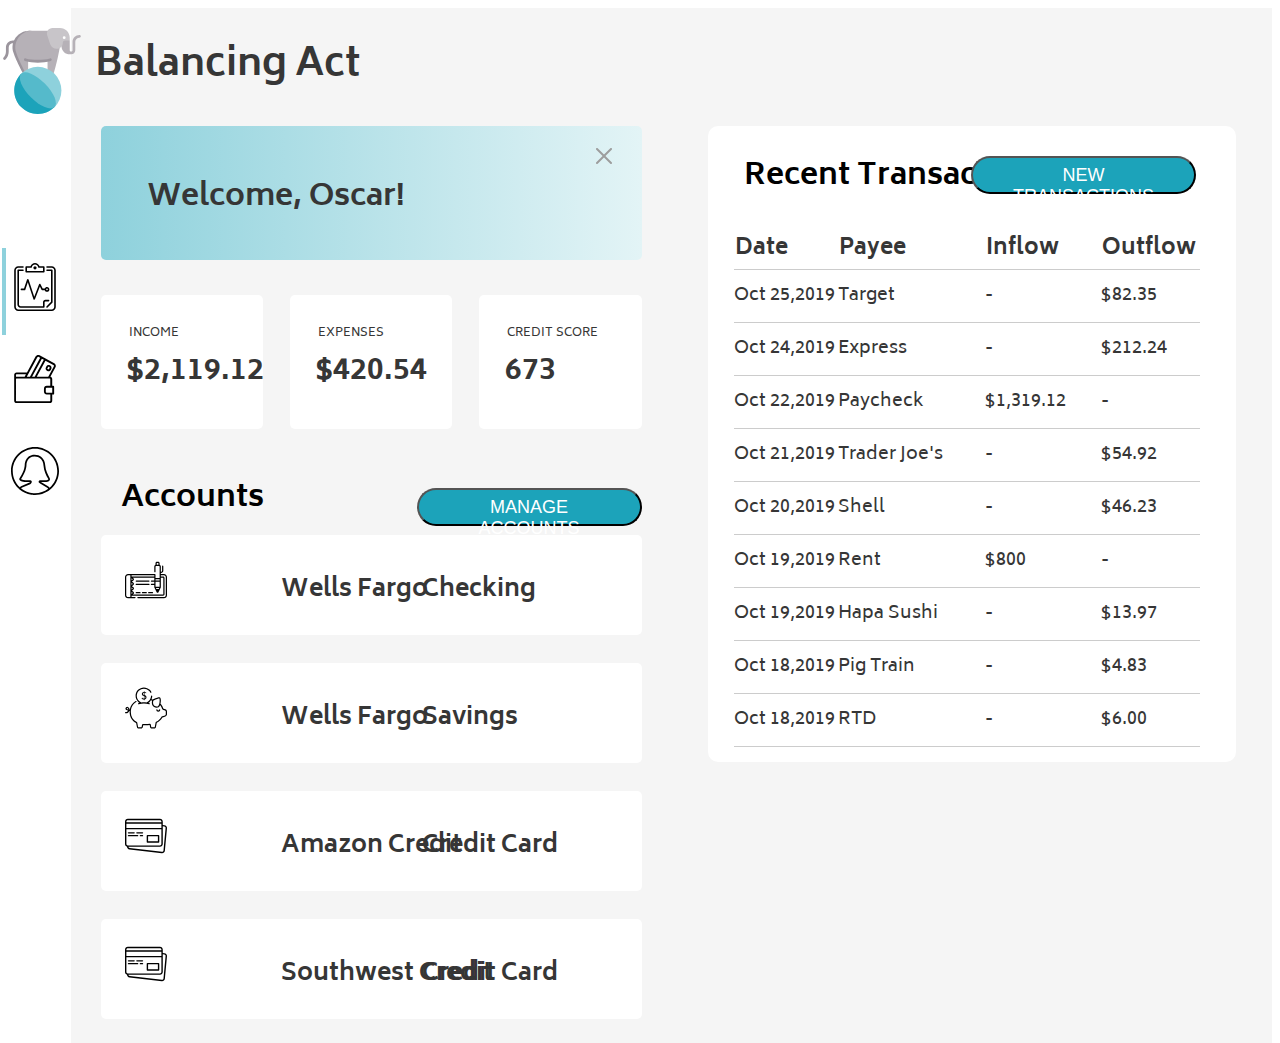
==== commit 73130071: "Add transaction View CSS" ====
--- a/index.html
+++ b/index.html
@@ -14,14 +14,14 @@
   <nav>
     <img src="assets/elephant.svg" alt="Elephant" class="home-icon">
     <ul>
-      <li><a href="#top" id='assets' class='activeLink'><img src="assets/dashboard.svg" class="nav-icon"></a></li>
-      <li><a href="transactions.html" id='transactions'><img src="assets/transactions.svg" class="nav-icon"></a></li>
+      <li><a href="#mainHome" id='assets' class='activeLink'><img src="assets/dashboard.svg" class="nav-icon"></a></li>
+      <li><a href="transactions.html"id='transactions'><img src="assets/transactions.svg" class="nav-icon"></a></li>
       <li><a href="#accounts" id='profile'><img src="assets/profile.svg" class="nav-icon"></a></li>
     </ul>
   </nav>
 
 
-  <main id="top">
+  <main id="mainHome">
     <div class="hero">
       <h1>Balancing Act</h1>
     </div>
@@ -47,7 +47,7 @@
       </section>
       <section class="accounts" id="accounts">
         <h2>Accounts</h2>
-        <button type="button" name="ManageAccounts">MANAGE ACCOUNTS</button>
+        <button type="button" class='manageAccount-button' name="ManageAccounts">MANAGE ACCOUNTS</button>
         <div class="card col-100">
           <img src="assets/checking.svg" alt="checking" class='card-img'>
           <h4>Wells Fargo</h4>
@@ -70,7 +70,6 @@
         </div>
       </section>
     </section>
-
     <section class="recentTransactions" id="recentTransactions">
       <h2>Recent Transactions</h2>
       <button type="button">NEW TRANSACTIONS</button>
--- a/style.css
+++ b/style.css
@@ -11,24 +11,27 @@
 nav {
   width: 4%;
   float: left;
+  margin-left: -2px;
   height: 600px;
 }
 
 h1 {
-  font-size: 42px;
+  font-size: 38px;
 }
 
 h2 {
   display: inline-block;
-  font-size: 32px;
+  font-size: 30px;
   padding-left: 20px;
+  top:-5px;
+  position:relative;
   margin-bottom: 0px;
 }
 .accounts h2{
-  color:red;
+  color:black;
 }
 .recentTransactions h2 {
-  color:blue;
+  color:black;
 }
 
 
@@ -75,6 +78,7 @@
   padding-bottom: 20px;
   padding-top:15px;
   margin-bottom: 5px;
+  margin-left: -4px;
   border-left: 4px solid;
   border-color: #ffffff00;
   /* transition: all .7s ease; */
@@ -89,7 +93,7 @@
 }
 
 main {
-  width: 94%;
+  width: 95%;
   float: right;
   color: #363636;
   background-color: #f5f5f5;
@@ -107,20 +111,23 @@
   border-bottom: solid 1px #CCCCCC;
   border-collapse: collapse;
   text-align: left;
-  font-size: 22px;
+  font-size: 18px;
   padding: 10px 0 10px;
 }
 
 .payee {
-  width: 250px;
+  width: 170px;
+}
+.account {
+  width: 190px;
 }
 
 .date {
-  width: 190px;
+  width: 120px;
 }
 
 .inflow {
-  width: 170px;
+  width: 130px;
 }
 
 .outflow {
@@ -139,14 +146,28 @@
   border-radius: 23px;
   background-color: #1CA3BA;
   color: white;
-  font-size: 20px;
+  font-size: 18px;
   position: absolute;
   right: 40px;
   top: 20px;
-  width: 260px;
-  height: 46px;
+  width: 225px;
+  height: 38px;
   cursor: pointer;
 }
+.manageAccount-button {
+  padding: 7px 24px;
+  border-radius: 23px;
+  background-color: #1CA3BA;
+  color: white;
+  font-size: 18px;
+  position: absolute;
+  right: 0px;
+  top: 35px;
+  width: 225px;
+  height: 38px;
+  cursor: pointer;
+}
+
 
 .welcome-banner-button {
   background: none;
@@ -160,7 +181,40 @@
   top: 10px;
   right: 20px;
 }
-
+form{
+  text-align: left;
+  width:450px;
+  height: 550px;
+  left:50%;
+  margin-left:-225px;
+  position:relative;
+  font-size: 20px;
+}
+form div{
+  padding-bottom: 14px;
+}
+input{
+  display:block;
+  font-size:18px;
+  padding-left: 8px;
+  color: grey;
+  border-radius: 2px;
+  border:none;
+  width:100%;
+  height:30px;
+  box-shadow: 0px 5px 9px 1px rgba(0,0,0,0.5);
+}
+select{
+  display:block;
+  font-size:16px;
+  padding-left: 8px;
+  color: grey;
+  border-radius: 2px;
+border:none;
+  width:100%;
+  height:30px;
+  box-shadow: 0px 5px 9px 1px rgba(0,0,0,0.5);
+}
 p {
   padding: 0px;
   margin: 2px;
@@ -172,6 +226,45 @@
   padding-left: 2%;
 }
 
+.transaction-hero{
+  height:150px;
+}
+.transaction-hero h2{
+  padding-left: 0px;
+  position:relative;
+  top:26px;
+}
+.button-nav{
+  display:inline-block;
+  width:400px;
+  height:38px;
+  float:right;
+  position:relative;
+  top:80px;
+
+}
+.transaction-hero button{
+  background-color: white;
+  right:0px;
+  position: relative;
+  padding: 7px 24px;
+  margin-left: 5px;
+  border-radius: 23px;
+  border:1.5px solid #1CA3BA;
+  color: #1CA3BA;
+  font-size: 16px;
+  width: 125px;
+  height: 38px;
+  cursor: pointer;
+  top:0;
+  float:right;
+
+}
+.transaction-hero button.active{
+  background-color: #1CA3BA;
+  color: white;
+}
+
 .card-img {
   width: 42px;
   position: absolute;
@@ -187,17 +280,17 @@
 }
 
 .home-icon {
-  width: 110px;
+  width: 86px;
   left: 50%;
   top: 20px;
   position: relative;
-  margin-left: -40px;
+  margin-left: -32px;
 }
 
 .nav-icon {
-  width: 54px;
+  width: 48px;
   left:50%;
-  margin-left:-20px;
+  margin-left:-18px;
   position: relative;
 }
 
@@ -221,6 +314,30 @@
   width: 100%;
   position: relative;
 }
+
+.section-right {
+  border-radius: 10px;
+  padding: 0px 16px 15px;
+  width: 40%;
+  position: relative;
+  margin: 0 5% 0 3%;
+  float: right;
+  text-align: center;
+}
+.section-right h2{
+
+}
+.new-transactions{
+  border-radius:10px;
+  background-color: white;
+}
+.new-transactions button{
+  display:block;
+  position: relative;
+  width:160px;
+  margin-left: 38px;
+}
+
 
 .recentTransactions {
   background-color: white;
@@ -229,6 +346,14 @@
   width: 44%;
   position: relative;
   margin: 0 3% 0 3%;
+  float: left;
+}
+.transactions{
+  background-color: white;
+  height:625px;
+  border-radius: 10px;
+  padding: 5px 16px 15px;
+  position: relative;
   float: left;
 }
 
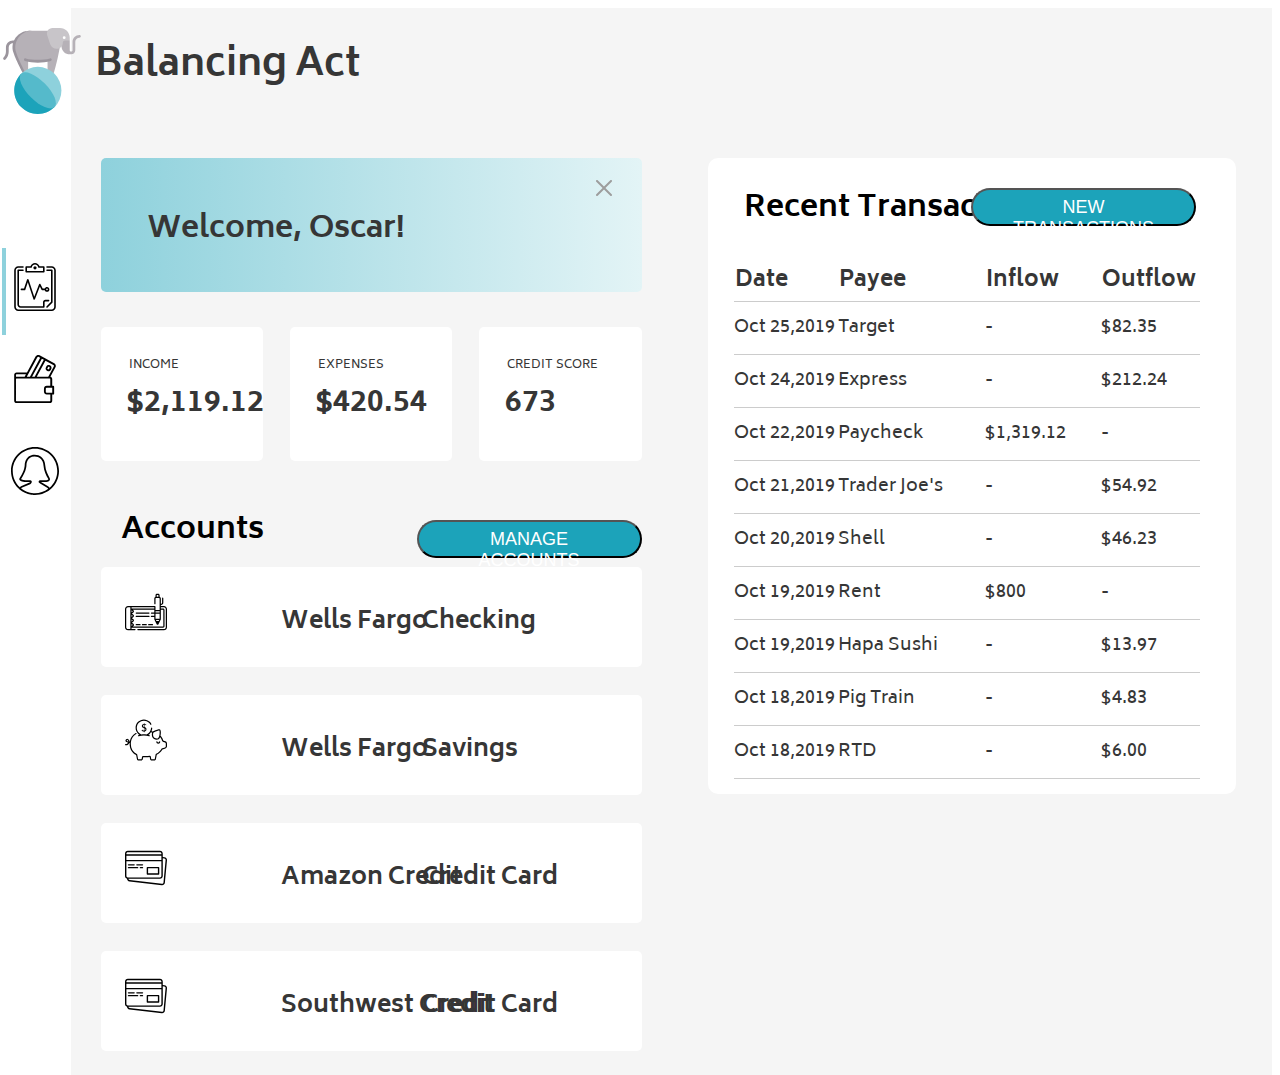
==== commit ecfc3a40: "Fix innerHTML functionalityS" ====
--- a/index.html
+++ b/index.html
@@ -15,7 +15,7 @@
     <img src="assets/elephant.svg" alt="Elephant" class="home-icon">
     <ul>
       <li><a href="#mainHome" id='assets' class='activeLink'><img src="assets/dashboard.svg" class="nav-icon"></a></li>
-      <li><a href="transactions.html"id='transactions'><img src="assets/transactions.svg" class="nav-icon"></a></li>
+      <li><a id='transactions'><img src="assets/transactions.svg" class="nav-icon"></a></li>
       <li><a href="#accounts" id='profile'><img src="assets/profile.svg" class="nav-icon"></a></li>
     </ul>
   </nav>
--- a/style.css
+++ b/style.css
@@ -17,6 +17,8 @@
 
 h1 {
   font-size: 38px;
+  position: absolute;
+
 }
 
 h2 {
@@ -223,6 +225,7 @@
 
 .hero {
   width: 100%;
+  height:150px;
   padding-left: 2%;
 }
 
